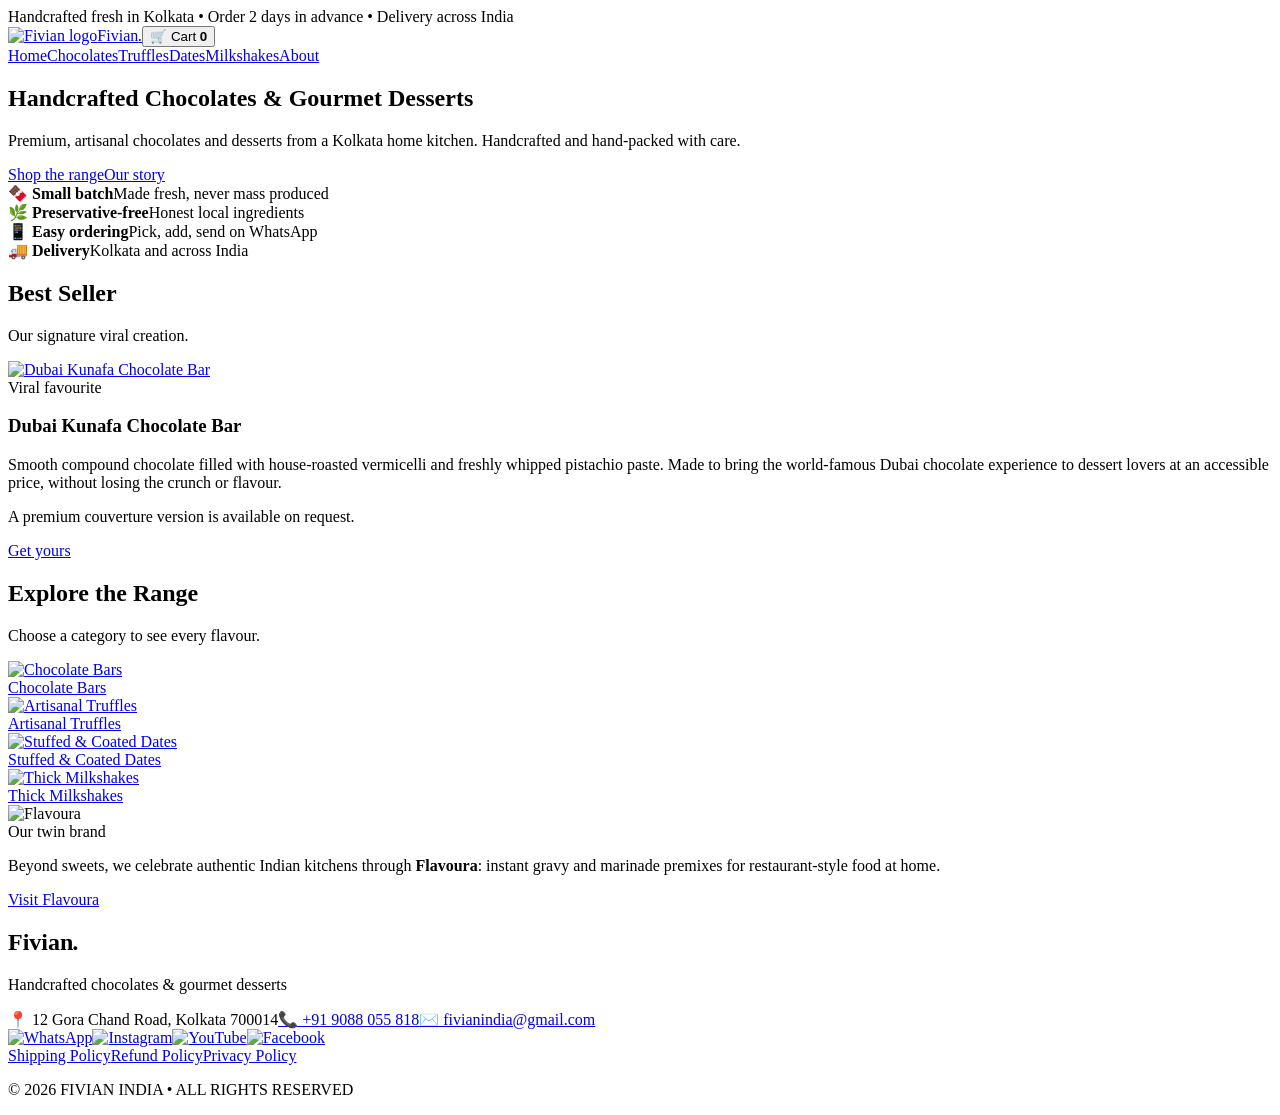
==== index.html @ e0cb35f1 "Add files via upload" ====
<!DOCTYPE html><html lang="en-IN"><head><meta charset="UTF-8"><meta name="viewport" content="width=device-width,initial-scale=1"><title>Fivian | Handcrafted Chocolates &amp; Gourmet Desserts, Kolkata</title><meta name="description" content="Fivian makes handcrafted chocolate bars, truffles, stuffed dates and thick milkshakes in Kolkata. Small batch, preservative-free. Order on WhatsApp."><link rel="canonical" href="https://www.fivian.in/"><meta name="theme-color" content="#2B1B17"><link rel="icon" href="https://lh3.googleusercontent.com/d/1jkp6vnIVF5LLFulcj7Sm7LANKjuSvuWn"><link rel="apple-touch-icon" href="https://lh3.googleusercontent.com/d/1jkp6vnIVF5LLFulcj7Sm7LANKjuSvuWn"><meta property="og:type" content="website"><meta property="og:site_name" content="Fivian"><meta property="og:title" content="Fivian | Handcrafted Chocolates &amp; Gourmet Desserts, Kolkata"><meta property="og:description" content="Fivian makes handcrafted chocolate bars, truffles, stuffed dates and thick milkshakes in Kolkata. Small batch, preservative-free. Order on WhatsApp."><meta property="og:url" content="https://www.fivian.in/"><meta property="og:image" content="https://lh3.googleusercontent.com/d/1XU35Wurbl1MFBwL0GKsLpQUYYwZBI6cq=w1200-h630-c"><meta name="twitter:card" content="summary_large_image"><link rel="preconnect" href="https://fonts.googleapis.com"><link rel="preconnect" href="https://fonts.gstatic.com" crossorigin><link href="https://fonts.googleapis.com/css2?family=Libre+Baskerville:ital,wght@0,400;0,700;1,400&family=Plus+Jakarta+Sans:wght@400;500;600;700;800&display=swap" rel="stylesheet"><link rel="stylesheet" href="/assets/style.css"><script type="application/ld+json">{"@context": "https://schema.org", "@type": "Bakery", "name": "Fivian", "url": "https://www.fivian.in", "image": "https://lh3.googleusercontent.com/d/1XU35Wurbl1MFBwL0GKsLpQUYYwZBI6cq", "logo": "https://lh3.googleusercontent.com/d/1jkp6vnIVF5LLFulcj7Sm7LANKjuSvuWn", "telephone": "+919088055818", "email": "fivianindia@gmail.com", "priceRange": "\u20b950-\u20b9400", "servesCuisine": "Chocolates, desserts", "address": {"@type": "PostalAddress", "streetAddress": "12 Gora Chand Road", "addressLocality": "Kolkata", "postalCode": "700014", "addressRegion": "WB", "addressCountry": "IN"}, "sameAs": ["https://instagram.com/fivian.in", "https://youtube.com/@fivianindia", "https://facebook.com/fivian.in"]}</script><script>window.va=window.va||function(){(window.vaq=window.vaq||[]).push(arguments)}</script><script defer src="/_vercel/insights/script.js"></script></head><body>
<div class="top">Handcrafted fresh in Kolkata &bull; Order 2 days in advance &bull; Delivery across India</div>
<header><div class="hd"><a class="logo" href="/"><img src="https://lh3.googleusercontent.com/d/1jkp6vnIVF5LLFulcj7Sm7LANKjuSvuWn" alt="Fivian logo"><span>Fivian<i>.</i></span></a><button id="cartBtn" class="cartbtn" aria-label="Open cart">&#128722; Cart <b id="cnt">0</b></button><nav><a href="/" class="on">Home</a><a href="/chocolates/">Chocolates</a><a href="/truffles/">Truffles</a><a href="/dates/">Dates</a><a href="/milkshakes/">Milkshakes</a><a href="/about/">About</a></nav></div></header>
<main><section class="hero"><h1>Handcrafted Chocolates &amp; <span>Gourmet Desserts</span></h1><p>Premium, artisanal chocolates and desserts from a Kolkata home kitchen. Handcrafted and hand-packed with care.</p><div class="bt"><a class="btn" href="#range">Shop the range</a><a class="btn alt" href="/about/">Our story</a></div></section><div class="trust"><div><b>&#127851; Small batch</b><span>Made fresh, never mass produced</span></div><div><b>&#127807; Preservative-free</b><span>Honest local ingredients</span></div><div><b>&#128241; Easy ordering</b><span>Pick, add, send on WhatsApp</span></div><div><b>&#128666; Delivery</b><span>Kolkata and across India</span></div></div>
<section class="wrap" id="best"><h2 class="st">Best Seller</h2><p class="ss">Our signature viral creation.</p><div class="bs"><a href="/chocolates/"><img src="https://lh3.googleusercontent.com/d/1XU35Wurbl1MFBwL0GKsLpQUYYwZBI6cq" alt="Dubai Kunafa Chocolate Bar"></a><div><span class="badge">Viral favourite</span><h3>Dubai Kunafa Chocolate Bar</h3><p>Smooth compound chocolate filled with house-roasted vermicelli and freshly whipped pistachio paste. Made to bring the world-famous Dubai chocolate experience to dessert lovers at an accessible price, without losing the crunch or flavour.</p><p class="nt">A premium couverture version is available on request.</p><a class="btn" href="/chocolates/">Get yours</a></div></div></section>
<section class="wrap" id="range"><h2 class="st">Explore the Range</h2><p class="ss">Choose a category to see every flavour.</p><div class="cg"><a class="cc" href="/chocolates/"><div><img src="https://lh3.googleusercontent.com/d/1Hu_MJdShVmaFrlCtOjftQ9XCoqtmI6Ji" alt="Chocolate Bars" loading="lazy"></div><span>Chocolate Bars</span></a><a class="cc" href="/truffles/"><div><img src="https://lh3.googleusercontent.com/d/1GDbNcT1LYT5YxPsq7PJhjzXsWrSM9koh" alt="Artisanal Truffles" loading="lazy"></div><span>Artisanal Truffles</span></a><a class="cc" href="/dates/"><div><img src="https://lh3.googleusercontent.com/d/1S1FOpeer9LJluhB0VPnpaO__o7CUeoo-" alt="Stuffed &amp; Coated Dates" loading="lazy"></div><span>Stuffed &amp; Coated Dates</span></a><a class="cc" href="/milkshakes/"><div><img src="https://lh3.googleusercontent.com/d/10333tsr8Xg9fgSYJcPC5EEtbiLuSAtZK" alt="Thick Milkshakes" loading="lazy"></div><span>Thick Milkshakes</span></a></div></section>
<section class="wrap"><div class="tw"><img src="https://lh3.googleusercontent.com/d/1BOQm9Xw0A_eFbhqlFRYokwxuVke2cYJ3" alt="Flavoura"><div><span class="eb">Our twin brand</span><p>Beyond sweets, we celebrate authentic Indian kitchens through <b>Flavoura</b>: instant gravy and marinade premixes for restaurant-style food at home.</p><a class="btn" href="https://myflavoura.in" target="_blank" rel="noopener">Visit Flavoura</a></div></div></section></main>
<footer><div class="fw"><h2>Fivian<i>.</i></h2><p class="tg">Handcrafted chocolates &amp; gourmet desserts</p><div class="ct"><span>&#128205; 12 Gora Chand Road, Kolkata 700014</span><a href="tel:+919088055818">&#128222; +91 9088 055 818</a><a href="mailto:fivianindia@gmail.com">&#9993;&#65039; fivianindia@gmail.com</a></div><div class="soc"><a href="https://wa.me/919088055818" target="_blank" rel="noopener" aria-label="WhatsApp"><img src="https://lh3.googleusercontent.com/d/1qmtByzzVWRH8GbYRvboxbqQ7vVMvugTY" alt="WhatsApp" loading="lazy"></a><a href="https://instagram.com/fivian.in" target="_blank" rel="noopener" aria-label="Instagram"><img src="https://lh3.googleusercontent.com/d/1d_lH4q3EBbucuoTOtA_E6VzIAe_hHBWb" alt="Instagram" loading="lazy"></a><a href="https://youtube.com/@fivianindia" target="_blank" rel="noopener" aria-label="YouTube"><img src="https://lh3.googleusercontent.com/d/13DdNGoSKsdvMd4LQwX6I0Qjc8BJVBB59" alt="YouTube" loading="lazy"></a><a href="https://facebook.com/fivian.in" target="_blank" rel="noopener" aria-label="Facebook"><img src="https://lh3.googleusercontent.com/d/1caAi5AIPIrPCiyMPqOJiXw_csihy4YNt" alt="Facebook" loading="lazy"></a></div><div class="pl"><a href="#" data-policy="shipping">Shipping Policy</a><a href="#" data-policy="refund">Refund Policy</a><a href="#" data-policy="privacy">Privacy Policy</a></div><p class="cp">&copy; 2026 FIVIAN INDIA &bull; ALL RIGHTS RESERVED</p></div></footer>
<div class="ov" id="cartM" hidden><div class="bx"><div class="bh"><h3>Your Cart</h3><button class="x" data-close>&times;</button></div><div id="items"></div><div class="tot"><span>Estimated total</span><b id="tot">&#8377;0</b></div><p class="nt">Delivery charges are confirmed on WhatsApp.</p><button class="wa" id="send">Order via WhatsApp &#128242;</button><button class="lnk" id="clear">Clear cart</button></div></div>
<div class="ov" id="polM" hidden><div class="bx"><div class="bh"><span></span><button class="x" data-close>&times;</button></div><section id="pol-shipping" hidden><h3>Shipping Policy</h3><p>Every Fivian order is handcrafted fresh in small batches, so please <b>order at least 2 days in advance</b>.</p><p>We deliver locally in Kolkata and ship across India. Delivery charges depend on your location and are confirmed on WhatsApp before you pay. Chocolates can melt in hot weather, so we pack with care and may suggest a faster courier for far-away orders.</p></section><section id="pol-refund" hidden><h3>Refund Policy</h3><p>Because our products are fresh, handmade food items, we cannot accept returns.</p><p>If your order arrives damaged or is not what you ordered, message us on WhatsApp within 24 hours with photos and we will make it right with a replacement or refund.</p><p>Orders can be changed or cancelled on WhatsApp before we start preparing them.</p></section><section id="pol-privacy" hidden><h3>Privacy Policy</h3><p>We only collect what we need to deliver your order: your name, phone number and delivery address, shared with us on WhatsApp.</p><p>Your cart is stored only in your own browser. We never sell your information. To have your details deleted, message us on WhatsApp.</p></section></div></div>
<button class="sticky" id="stk" hidden></button><script src="/assets/site.js"></script></body></html>
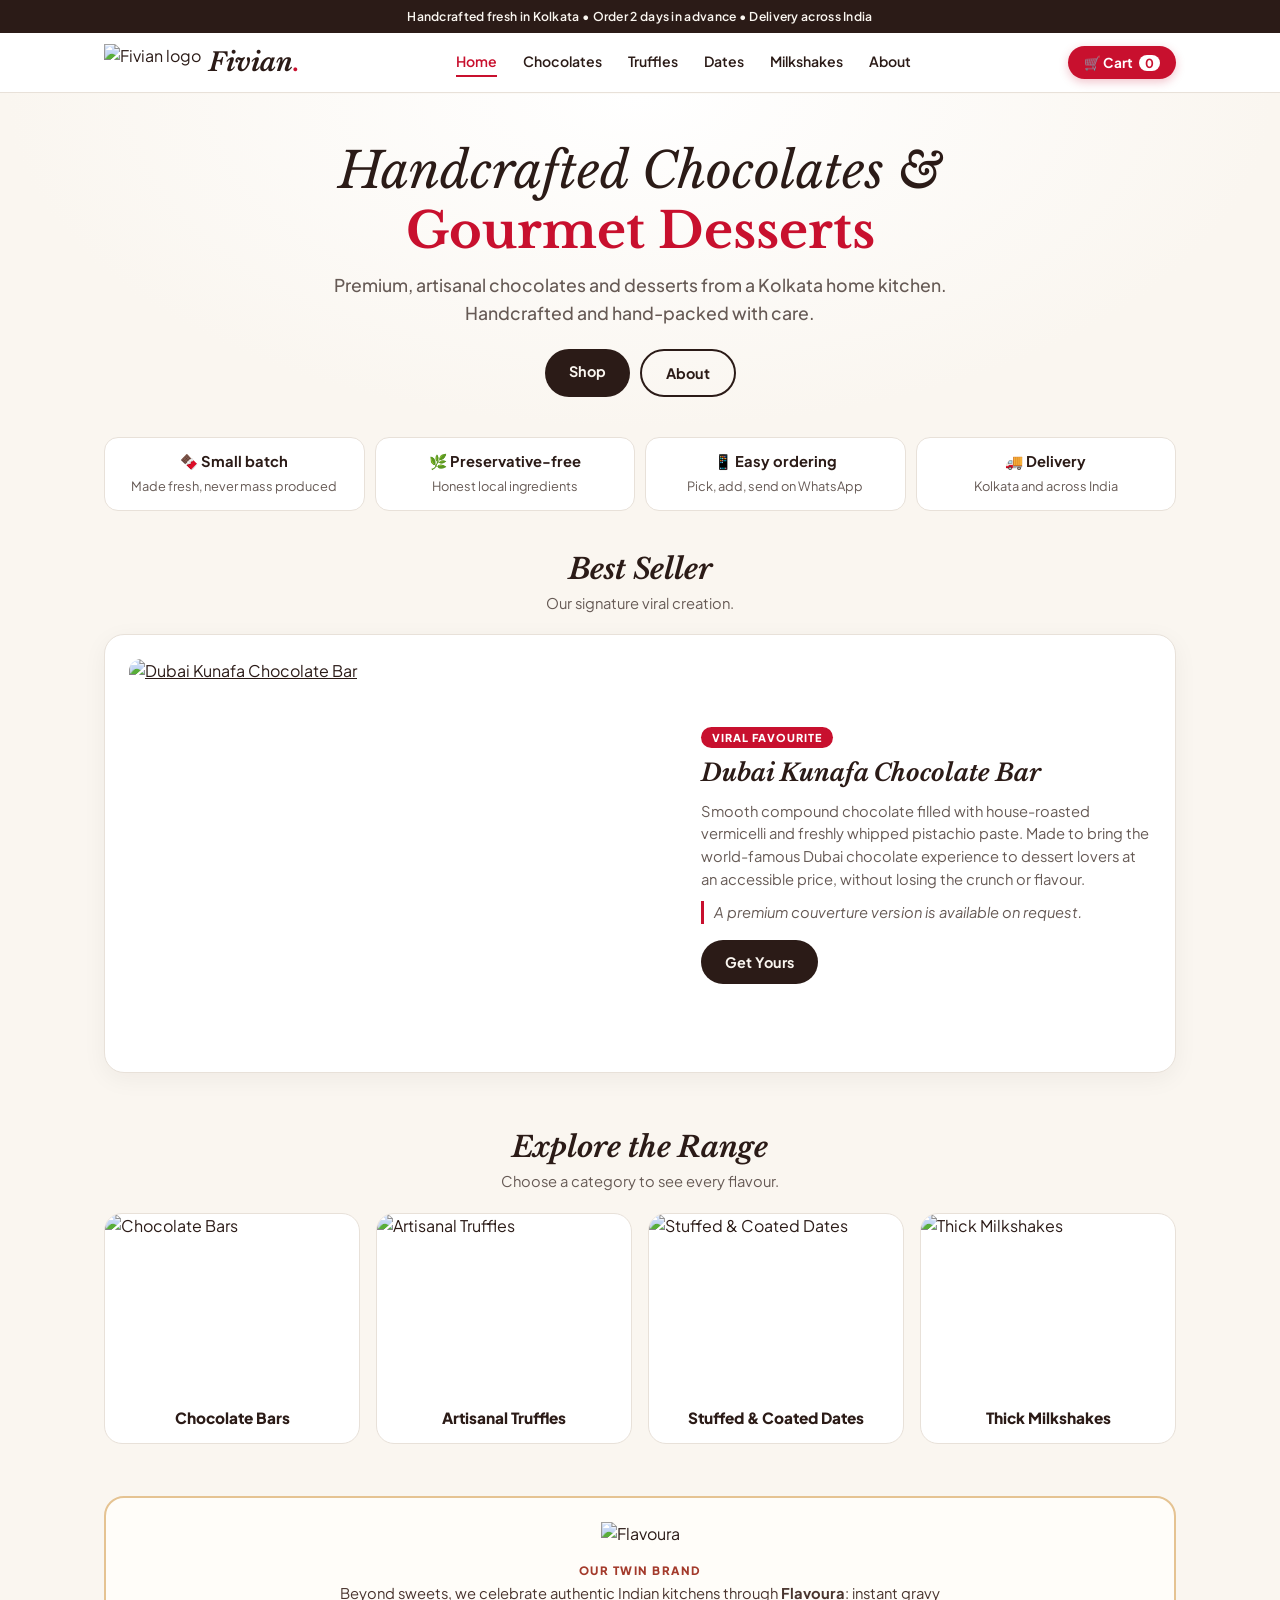
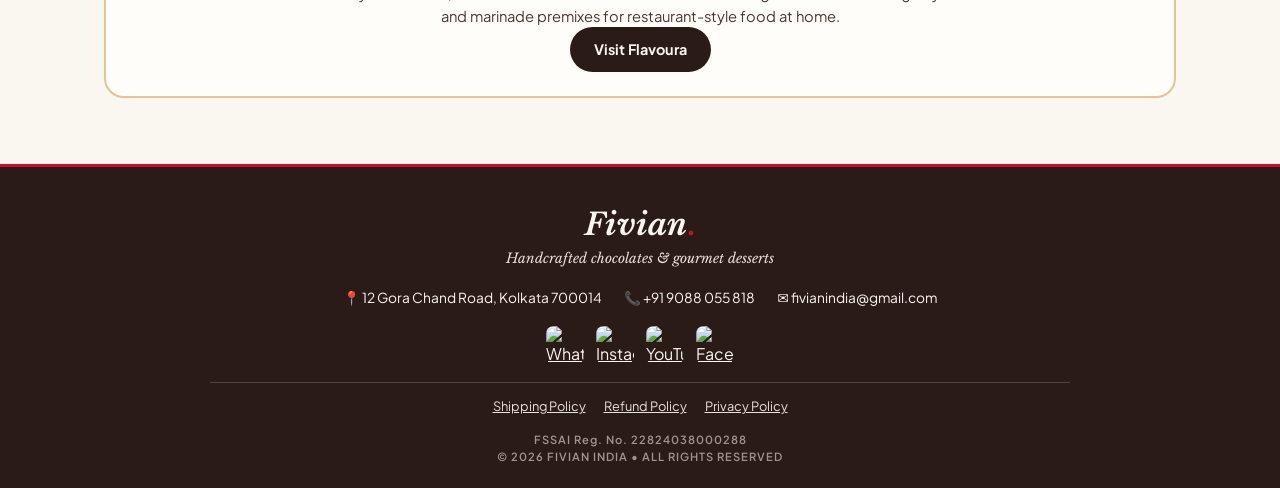
==== commit 1bad3d97: "Add files via upload" ====
--- a/index.html
+++ b/index.html
@@ -1,11 +1,11 @@
 <!DOCTYPE html><html lang="en-IN"><head><meta charset="UTF-8"><meta name="viewport" content="width=device-width,initial-scale=1"><title>Fivian | Handcrafted Chocolates &amp; Gourmet Desserts, Kolkata</title><meta name="description" content="Fivian makes handcrafted chocolate bars, truffles, stuffed dates and thick milkshakes in Kolkata. Small batch, preservative-free. Order on WhatsApp."><link rel="canonical" href="https://www.fivian.in/"><meta name="theme-color" content="#2B1B17"><link rel="icon" href="https://lh3.googleusercontent.com/d/1jkp6vnIVF5LLFulcj7Sm7LANKjuSvuWn"><link rel="apple-touch-icon" href="https://lh3.googleusercontent.com/d/1jkp6vnIVF5LLFulcj7Sm7LANKjuSvuWn"><meta property="og:type" content="website"><meta property="og:site_name" content="Fivian"><meta property="og:title" content="Fivian | Handcrafted Chocolates &amp; Gourmet Desserts, Kolkata"><meta property="og:description" content="Fivian makes handcrafted chocolate bars, truffles, stuffed dates and thick milkshakes in Kolkata. Small batch, preservative-free. Order on WhatsApp."><meta property="og:url" content="https://www.fivian.in/"><meta property="og:image" content="https://lh3.googleusercontent.com/d/1XU35Wurbl1MFBwL0GKsLpQUYYwZBI6cq=w1200-h630-c"><meta name="twitter:card" content="summary_large_image"><link rel="preconnect" href="https://fonts.googleapis.com"><link rel="preconnect" href="https://fonts.gstatic.com" crossorigin><link href="https://fonts.googleapis.com/css2?family=Libre+Baskerville:ital,wght@0,400;0,700;1,400&family=Plus+Jakarta+Sans:wght@400;500;600;700;800&display=swap" rel="stylesheet"><link rel="stylesheet" href="/assets/style.css"><script type="application/ld+json">{"@context": "https://schema.org", "@type": "Bakery", "name": "Fivian", "url": "https://www.fivian.in", "image": "https://lh3.googleusercontent.com/d/1XU35Wurbl1MFBwL0GKsLpQUYYwZBI6cq", "logo": "https://lh3.googleusercontent.com/d/1jkp6vnIVF5LLFulcj7Sm7LANKjuSvuWn", "telephone": "+919088055818", "email": "fivianindia@gmail.com", "priceRange": "\u20b950-\u20b9400", "servesCuisine": "Chocolates, desserts", "address": {"@type": "PostalAddress", "streetAddress": "12 Gora Chand Road", "addressLocality": "Kolkata", "postalCode": "700014", "addressRegion": "WB", "addressCountry": "IN"}, "sameAs": ["https://instagram.com/fivian.in", "https://youtube.com/@fivianindia", "https://facebook.com/fivian.in"]}</script><script>window.va=window.va||function(){(window.vaq=window.vaq||[]).push(arguments)}</script><script defer src="/_vercel/insights/script.js"></script></head><body>
 <div class="top">Handcrafted fresh in Kolkata &bull; Order 2 days in advance &bull; Delivery across India</div>
 <header><div class="hd"><a class="logo" href="/"><img src="https://lh3.googleusercontent.com/d/1jkp6vnIVF5LLFulcj7Sm7LANKjuSvuWn" alt="Fivian logo"><span>Fivian<i>.</i></span></a><button id="cartBtn" class="cartbtn" aria-label="Open cart">&#128722; Cart <b id="cnt">0</b></button><nav><a href="/" class="on">Home</a><a href="/chocolates/">Chocolates</a><a href="/truffles/">Truffles</a><a href="/dates/">Dates</a><a href="/milkshakes/">Milkshakes</a><a href="/about/">About</a></nav></div></header>
-<main><section class="hero"><h1>Handcrafted Chocolates &amp; <span>Gourmet Desserts</span></h1><p>Premium, artisanal chocolates and desserts from a Kolkata home kitchen. Handcrafted and hand-packed with care.</p><div class="bt"><a class="btn" href="#range">Shop the range</a><a class="btn alt" href="/about/">Our story</a></div></section><div class="trust"><div><b>&#127851; Small batch</b><span>Made fresh, never mass produced</span></div><div><b>&#127807; Preservative-free</b><span>Honest local ingredients</span></div><div><b>&#128241; Easy ordering</b><span>Pick, add, send on WhatsApp</span></div><div><b>&#128666; Delivery</b><span>Kolkata and across India</span></div></div>
-<section class="wrap" id="best"><h2 class="st">Best Seller</h2><p class="ss">Our signature viral creation.</p><div class="bs"><a href="/chocolates/"><img src="https://lh3.googleusercontent.com/d/1XU35Wurbl1MFBwL0GKsLpQUYYwZBI6cq" alt="Dubai Kunafa Chocolate Bar"></a><div><span class="badge">Viral favourite</span><h3>Dubai Kunafa Chocolate Bar</h3><p>Smooth compound chocolate filled with house-roasted vermicelli and freshly whipped pistachio paste. Made to bring the world-famous Dubai chocolate experience to dessert lovers at an accessible price, without losing the crunch or flavour.</p><p class="nt">A premium couverture version is available on request.</p><a class="btn" href="/chocolates/">Get yours</a></div></div></section>
+<main><section class="hero"><h1>Handcrafted Chocolates &amp; <span>Gourmet Desserts</span></h1><p>Premium, artisanal chocolates and desserts from a Kolkata home kitchen. Handcrafted and hand-packed with care.</p><div class="bt"><a class="btn" href="#range">Shop</a><a class="btn alt" href="/about/">About</a></div></section><div class="trust"><div><b>&#127851; Small batch</b><span>Made fresh, never mass produced</span></div><div><b>&#127807; Preservative-free</b><span>Honest local ingredients</span></div><div><b>&#128241; Easy ordering</b><span>Pick, add, send on WhatsApp</span></div><div><b>&#128666; Delivery</b><span>Kolkata and across India</span></div></div>
+<section class="wrap" id="best"><h2 class="st">Best Seller</h2><p class="ss">Our signature viral creation.</p><div class="bs"><a href="/chocolates/"><img src="https://lh3.googleusercontent.com/d/1XU35Wurbl1MFBwL0GKsLpQUYYwZBI6cq" alt="Dubai Kunafa Chocolate Bar"></a><div><span class="badge">Viral favourite</span><h3>Dubai Kunafa Chocolate Bar</h3><p>Smooth compound chocolate filled with house-roasted vermicelli and freshly whipped pistachio paste. Made to bring the world-famous Dubai chocolate experience to dessert lovers at an accessible price, without losing the crunch or flavour.</p><p class="nt">A premium couverture version is available on request.</p><a class="btn" href="/chocolates/">Get Yours</a></div></div></section>
 <section class="wrap" id="range"><h2 class="st">Explore the Range</h2><p class="ss">Choose a category to see every flavour.</p><div class="cg"><a class="cc" href="/chocolates/"><div><img src="https://lh3.googleusercontent.com/d/1Hu_MJdShVmaFrlCtOjftQ9XCoqtmI6Ji" alt="Chocolate Bars" loading="lazy"></div><span>Chocolate Bars</span></a><a class="cc" href="/truffles/"><div><img src="https://lh3.googleusercontent.com/d/1GDbNcT1LYT5YxPsq7PJhjzXsWrSM9koh" alt="Artisanal Truffles" loading="lazy"></div><span>Artisanal Truffles</span></a><a class="cc" href="/dates/"><div><img src="https://lh3.googleusercontent.com/d/1S1FOpeer9LJluhB0VPnpaO__o7CUeoo-" alt="Stuffed &amp; Coated Dates" loading="lazy"></div><span>Stuffed &amp; Coated Dates</span></a><a class="cc" href="/milkshakes/"><div><img src="https://lh3.googleusercontent.com/d/10333tsr8Xg9fgSYJcPC5EEtbiLuSAtZK" alt="Thick Milkshakes" loading="lazy"></div><span>Thick Milkshakes</span></a></div></section>
 <section class="wrap"><div class="tw"><img src="https://lh3.googleusercontent.com/d/1BOQm9Xw0A_eFbhqlFRYokwxuVke2cYJ3" alt="Flavoura"><div><span class="eb">Our twin brand</span><p>Beyond sweets, we celebrate authentic Indian kitchens through <b>Flavoura</b>: instant gravy and marinade premixes for restaurant-style food at home.</p><a class="btn" href="https://myflavoura.in" target="_blank" rel="noopener">Visit Flavoura</a></div></div></section></main>
-<footer><div class="fw"><h2>Fivian<i>.</i></h2><p class="tg">Handcrafted chocolates &amp; gourmet desserts</p><div class="ct"><span>&#128205; 12 Gora Chand Road, Kolkata 700014</span><a href="tel:+919088055818">&#128222; +91 9088 055 818</a><a href="mailto:fivianindia@gmail.com">&#9993;&#65039; fivianindia@gmail.com</a></div><div class="soc"><a href="https://wa.me/919088055818" target="_blank" rel="noopener" aria-label="WhatsApp"><img src="https://lh3.googleusercontent.com/d/1qmtByzzVWRH8GbYRvboxbqQ7vVMvugTY" alt="WhatsApp" loading="lazy"></a><a href="https://instagram.com/fivian.in" target="_blank" rel="noopener" aria-label="Instagram"><img src="https://lh3.googleusercontent.com/d/1d_lH4q3EBbucuoTOtA_E6VzIAe_hHBWb" alt="Instagram" loading="lazy"></a><a href="https://youtube.com/@fivianindia" target="_blank" rel="noopener" aria-label="YouTube"><img src="https://lh3.googleusercontent.com/d/13DdNGoSKsdvMd4LQwX6I0Qjc8BJVBB59" alt="YouTube" loading="lazy"></a><a href="https://facebook.com/fivian.in" target="_blank" rel="noopener" aria-label="Facebook"><img src="https://lh3.googleusercontent.com/d/1caAi5AIPIrPCiyMPqOJiXw_csihy4YNt" alt="Facebook" loading="lazy"></a></div><div class="pl"><a href="#" data-policy="shipping">Shipping Policy</a><a href="#" data-policy="refund">Refund Policy</a><a href="#" data-policy="privacy">Privacy Policy</a></div><p class="cp">&copy; 2026 FIVIAN INDIA &bull; ALL RIGHTS RESERVED</p></div></footer>
-<div class="ov" id="cartM" hidden><div class="bx"><div class="bh"><h3>Your Cart</h3><button class="x" data-close>&times;</button></div><div id="items"></div><div class="tot"><span>Estimated total</span><b id="tot">&#8377;0</b></div><p class="nt">Delivery charges are confirmed on WhatsApp.</p><button class="wa" id="send">Order via WhatsApp &#128242;</button><button class="lnk" id="clear">Clear cart</button></div></div>
+<footer><div class="fw"><h2>Fivian<i>.</i></h2><p class="tg">Handcrafted chocolates &amp; gourmet desserts</p><div class="ct"><span>&#128205; 12 Gora Chand Road, Kolkata 700014</span><a href="tel:+919088055818">&#128222; +91 9088 055 818</a><a href="mailto:fivianindia@gmail.com">&#9993;&#65039; fivianindia@gmail.com</a></div><div class="soc"><a href="https://wa.me/919088055818" target="_blank" rel="noopener" aria-label="WhatsApp"><img src="https://lh3.googleusercontent.com/d/1qmtByzzVWRH8GbYRvboxbqQ7vVMvugTY" alt="WhatsApp" loading="lazy"></a><a href="https://instagram.com/fivian.in" target="_blank" rel="noopener" aria-label="Instagram"><img src="https://lh3.googleusercontent.com/d/1d_lH4q3EBbucuoTOtA_E6VzIAe_hHBWb" alt="Instagram" loading="lazy"></a><a href="https://youtube.com/@fivianindia" target="_blank" rel="noopener" aria-label="YouTube"><img src="https://lh3.googleusercontent.com/d/13DdNGoSKsdvMd4LQwX6I0Qjc8BJVBB59" alt="YouTube" loading="lazy"></a><a href="https://facebook.com/fivian.in" target="_blank" rel="noopener" aria-label="Facebook"><img src="https://lh3.googleusercontent.com/d/1caAi5AIPIrPCiyMPqOJiXw_csihy4YNt" alt="Facebook" loading="lazy"></a></div><div class="pl"><a href="#" data-policy="shipping">Shipping Policy</a><a href="#" data-policy="refund">Refund Policy</a><a href="#" data-policy="privacy">Privacy Policy</a></div><p class="cp">FSSAI Reg. No. 22824038000288</p><p class="cp">&copy; 2026 FIVIAN INDIA &bull; ALL RIGHTS RESERVED</p></div></footer>
+<div class="ov" id="cartM" hidden><div class="bx"><div class="bh"><h3>Your Cart</h3><button class="x" data-close>&times;</button></div><div id="items"></div><div class="tot"><span>Estimated total</span><b id="tot">&#8377;0</b></div><p class="nt">Delivery charges are confirmed on WhatsApp.</p><div class="fm"><label>Name<input id="fn" autocomplete="name"></label><label>Phone / WhatsApp<input id="fp" type="tel" inputmode="tel" autocomplete="tel"></label><label>Delivery address &amp; pincode<textarea id="fa" rows="3" autocomplete="street-address"></textarea></label><label>Date needed (2 days notice)<input id="fd" type="date"></label></div><p class="er" id="er" hidden></p><button class="wa" id="send">Place Order on WhatsApp</button><button class="lnk" id="clear">Clear Cart</button></div></div>
 <div class="ov" id="polM" hidden><div class="bx"><div class="bh"><span></span><button class="x" data-close>&times;</button></div><section id="pol-shipping" hidden><h3>Shipping Policy</h3><p>Every Fivian order is handcrafted fresh in small batches, so please <b>order at least 2 days in advance</b>.</p><p>We deliver locally in Kolkata and ship across India. Delivery charges depend on your location and are confirmed on WhatsApp before you pay. Chocolates can melt in hot weather, so we pack with care and may suggest a faster courier for far-away orders.</p></section><section id="pol-refund" hidden><h3>Refund Policy</h3><p>Because our products are fresh, handmade food items, we cannot accept returns.</p><p>If your order arrives damaged or is not what you ordered, message us on WhatsApp within 24 hours with photos and we will make it right with a replacement or refund.</p><p>Orders can be changed or cancelled on WhatsApp before we start preparing them.</p></section><section id="pol-privacy" hidden><h3>Privacy Policy</h3><p>We only collect what we need to deliver your order: your name, phone number and delivery address, shared with us on WhatsApp.</p><p>Your cart is stored only in your own browser. We never sell your information. To have your details deleted, message us on WhatsApp.</p></section></div></div>
 <button class="sticky" id="stk" hidden></button><script src="/assets/site.js"></script></body></html>
--- a/assets/style.css
+++ b/assets/style.css
@@ -0,0 +1,64 @@
+:root{--cream:#FAF6F0;--card:#fff;--red:#C8102E;--dk:#2B1B17;--mid:#4A352F;--mut:#665A55;--ln:#E8E1D9;--sf:'Libre Baskerville',Georgia,serif;--sn:'Plus Jakarta Sans',system-ui,-apple-system,'Segoe UI',Roboto,sans-serif}
+*{box-sizing:border-box;margin:0;padding:0}html{scroll-behavior:smooth}
+body{background:var(--cream);color:var(--dk);font-family:var(--sn);line-height:1.55;-webkit-text-size-adjust:100%}
+img{max-width:100%;display:block}a{color:inherit}
+.top{background:var(--dk);color:var(--cream);text-align:center;padding:7px 12px;font-size:.76rem;font-weight:600;letter-spacing:.3px}
+header{background:rgba(255,255,255,.96);backdrop-filter:blur(8px);border-bottom:1px solid var(--ln);position:sticky;top:0;z-index:50}
+.hd{max-width:1100px;margin:0 auto;padding:10px 14px;display:flex;flex-wrap:wrap;align-items:center;justify-content:space-between;gap:6px 12px}
+.logo{display:flex;align-items:center;gap:8px;text-decoration:none}.logo img{height:38px;width:auto}
+.logo span{font-family:var(--sf);font-style:italic;font-weight:700;font-size:1.6rem;letter-spacing:-.5px}.logo i{color:var(--red);font-style:normal}
+.cartbtn{background:var(--red);color:#fff;border:0;border-radius:30px;padding:8px 16px;font:700 .85rem var(--sn);cursor:pointer;display:flex;gap:6px;align-items:center;box-shadow:0 3px 10px rgba(200,16,46,.25)}
+.cartbtn b{background:#fff;color:var(--red);border-radius:20px;min-width:20px;padding:0 6px;font-size:.78rem;text-align:center}
+nav{order:3;width:100%;display:flex;gap:18px;overflow-x:auto;white-space:nowrap;border-top:1px solid #F3EDE4;padding-top:8px;scrollbar-width:none}nav::-webkit-scrollbar{display:none}
+nav a{text-decoration:none;font-weight:600;font-size:.88rem;padding:2px 0;border-bottom:2px solid transparent;color:var(--dk)}nav a:hover,nav a.on{color:var(--red);border-color:var(--red)}
+@media(min-width:800px){nav{order:2;width:auto;border:0;padding:0;gap:26px}.cartbtn{order:3}}
+.hero{text-align:center;padding:48px 18px 34px;background:radial-gradient(ellipse at top,#FFF 0,#FAF6F0 70%)}
+.hero h1,.ph1 h1{font-family:var(--sf);font-style:italic;font-weight:400;font-size:2.1rem;line-height:1.2;max-width:820px;margin:0 auto 12px}
+.hero h1 span,.ph1 h1 span{color:var(--red);font-style:normal;font-weight:700}
+.hero p,.ph1 p{color:var(--mut);font-weight:500;max-width:620px;margin:0 auto}
+.ph1{text-align:center;padding:34px 18px 8px}.ph1 h1{font-size:1.9rem}
+@media(min-width:800px){.hero h1{font-size:3.1rem}.ph1 h1{font-size:2.5rem}.hero p{font-size:1.1rem}}
+.bt{display:flex;gap:10px;justify-content:center;flex-wrap:wrap;margin-top:22px}
+.btn{display:inline-block;background:var(--dk);color:var(--cream);text-decoration:none;padding:11px 24px;border-radius:30px;font-weight:700;font-size:.9rem;transition:.2s}.btn:hover{background:var(--red)}
+.btn.alt{background:transparent;color:var(--dk);border:2px solid var(--dk)}.btn.alt:hover{background:var(--dk);color:var(--cream)}.btn.wab{background:#15A24D}
+.trust{max-width:1100px;margin:0 auto;padding:6px 14px 10px;display:grid;grid-template-columns:repeat(2,1fr);gap:10px}@media(min-width:800px){.trust{grid-template-columns:repeat(4,1fr)}}
+.trust div{background:var(--card);border:1px solid var(--ln);border-radius:14px;padding:12px 14px;text-align:center}.trust b{display:block;font-size:.92rem}.trust span{font-size:.8rem;color:var(--mut)}
+.wrap{max-width:1100px;margin:0 auto;padding:26px 14px}.narrow{max-width:820px}
+.st{font-family:var(--sf);font-style:italic;font-size:1.8rem;text-align:center}.ss{text-align:center;color:var(--mut);margin-bottom:20px;font-size:.92rem}
+.gt{font-family:var(--sf);font-style:italic;font-size:1.5rem;margin:30px 0 14px;padding-bottom:6px;border-bottom:2px solid var(--ln)}.gt:first-child{margin-top:6px}
+.bs{background:var(--card);border:1px solid var(--ln);border-radius:20px;padding:18px;display:grid;gap:22px;align-items:center;box-shadow:0 6px 24px rgba(43,27,23,.05)}
+@media(min-width:800px){.bs{grid-template-columns:1.1fr .9fr;padding:24px}}
+.bs img{border-radius:12px;width:100%;aspect-ratio:1.414/1;object-fit:cover}.bs h3,.story h3{font-family:var(--sf);font-style:italic;font-size:1.5rem;margin:6px 0 8px}.bs p{color:var(--mut);margin-bottom:10px;font-size:.92rem}
+.badge{background:var(--red);color:#fff;font-size:.68rem;font-weight:800;padding:4px 11px;border-radius:20px;text-transform:uppercase;letter-spacing:1px}
+.nt{font-size:.82rem;font-style:italic;color:var(--mid)}.bs .nt{border-left:3px solid var(--red);padding-left:10px;margin-bottom:16px}
+.cg{display:grid;grid-template-columns:repeat(auto-fit,minmax(220px,1fr));gap:16px}
+.cc{background:var(--card);border:1px solid var(--ln);border-radius:18px;overflow:hidden;text-decoration:none;transition:.25s}.cc:hover{transform:translateY(-4px);box-shadow:0 14px 28px rgba(43,27,23,.12);border-color:var(--dk)}
+.cc div{aspect-ratio:1.414/1;overflow:hidden}.cc img{width:100%;height:100%;object-fit:cover;transition:.4s}.cc:hover img{transform:scale(1.05)}.cc span{display:block;padding:13px;text-align:center;font-weight:800;font-size:.96rem}
+.tw{background:#FFFDF9;border:2px solid #E5C392;border-radius:20px;padding:24px 18px;text-align:center;display:flex;flex-direction:column;align-items:center;gap:10px}.tw img{max-width:220px}.tw p{max-width:600px;color:var(--mid);font-size:.92rem}.eb{text-transform:uppercase;letter-spacing:1.5px;font-size:.72rem;font-weight:800;color:#A33A2B}
+.grid{display:grid;grid-template-columns:repeat(auto-fill,minmax(250px,1fr));gap:18px}
+.card{background:var(--card);border:1px solid var(--ln);border-radius:18px;overflow:hidden;display:flex;flex-direction:column;transition:.25s}.card:hover{transform:translateY(-3px);box-shadow:0 12px 26px rgba(43,27,23,.1)}
+.ph{position:relative;aspect-ratio:1.2/1;background:#F3EDE4;overflow:hidden}.ph img{position:absolute;inset:0;width:100%;height:100%;object-fit:cover;opacity:0;transition:opacity .35s}.ph img.on{opacity:1}
+.tag{position:absolute;top:10px;left:10px;background:var(--red);color:#fff;font-size:.72rem;font-weight:800;padding:3px 10px;border-radius:20px}
+.bd{padding:14px;display:flex;flex-direction:column;gap:8px;flex:1}.bd h3{font-family:var(--sf);font-size:1.02rem;line-height:1.3}.bd p{font-size:.85rem;color:var(--mut);flex:1}
+.sz{display:flex;gap:6px}.sz button{flex:1;border:1.5px solid var(--ln);background:#fff;border-radius:10px;padding:6px;font:700 .8rem var(--sn);cursor:pointer}.sz button.on{border-color:var(--dk);background:var(--dk);color:#fff}
+.ft{display:flex;align-items:center;justify-content:space-between;gap:8px;margin-top:4px}.pr{font-weight:800;font-size:1.1rem}.pr del{color:var(--mut);font-weight:500;font-size:.82rem;margin-right:5px}.pr small{display:block;font-size:.72rem;font-weight:500;color:var(--mut)}
+.add{background:var(--dk);color:#fff;border:0;border-radius:10px;padding:9px 18px;font:700 .85rem var(--sn);cursor:pointer;transition:.2s}.add:hover{background:var(--red)}
+.q{display:flex;align-items:center;background:var(--cream);border:1.5px solid var(--ln);border-radius:10px;overflow:hidden}.q button{background:none;border:0;width:34px;height:34px;font-size:1.1rem;font-weight:700;cursor:pointer}.q button:hover{background:var(--ln)}.q span{min-width:26px;text-align:center;font-weight:800}
+.story{background:var(--card);border:1px solid var(--ln);border-radius:20px;padding:24px 20px;margin-bottom:18px;color:var(--mid)}.story p{margin-bottom:10px}.story h3{margin-top:18px;color:var(--dk)}
+blockquote{background:#FAF3EA;border-left:4px solid var(--red);padding:14px 18px;border-radius:0 10px 10px 0;margin:14px 0;font-family:var(--sf);font-style:italic;color:var(--dk)}
+footer{background:var(--dk);color:var(--cream);margin-top:40px;border-top:3px solid var(--red);padding:34px 16px 22px;text-align:center}
+.fw{max-width:860px;margin:0 auto}footer h2{font-family:var(--sf);font-style:italic;font-size:1.9rem}footer h2 i{color:var(--red);font-style:normal}.tg{font-family:var(--sf);font-style:italic;color:var(--ln);font-size:.85rem;margin-bottom:18px}
+.ct{display:flex;flex-direction:column;gap:6px;font-size:.86rem;margin-bottom:18px}.ct a{text-decoration:none}@media(min-width:800px){.ct{flex-direction:row;justify-content:center;gap:22px}}
+.soc{display:flex;gap:12px;justify-content:center;margin-bottom:18px}.soc img{width:38px;height:38px;border-radius:20%;object-fit:cover;transition:.2s}.soc a:hover img{transform:translateY(-3px)}
+.pl{display:flex;gap:6px 18px;justify-content:center;flex-wrap:wrap;font-size:.8rem;margin-bottom:14px;border-top:1px solid rgba(232,225,217,.2);padding-top:14px}.pl a{color:var(--ln)}
+.cp{font-size:.7rem;letter-spacing:1px;font-weight:600;color:#A0948D}
+.ov{position:fixed;inset:0;background:rgba(0,0,0,.55);z-index:200;display:flex;align-items:center;justify-content:center;padding:14px}.ov[hidden]{display:none}
+.bx{background:#fff;border-radius:20px;padding:20px;width:100%;max-width:440px;max-height:88vh;overflow:auto;box-shadow:0 14px 40px rgba(0,0,0,.25)}.bx p{font-size:.9rem;color:var(--mid);margin-bottom:10px}
+.bh{display:flex;justify-content:space-between;align-items:center;margin-bottom:10px}.bh h3,.bx h3{font-family:var(--sf);font-style:italic}.x{background:none;border:0;font-size:1.6rem;cursor:pointer;line-height:1}
+.it{display:flex;justify-content:space-between;align-items:center;gap:10px;padding:10px 0;border-bottom:1px solid var(--ln);font-size:.88rem}.it small{display:block;color:var(--mut)}.it .q button{width:30px;height:30px}.emp{color:var(--mut);padding:14px 0}
+.tot{display:flex;justify-content:space-between;font-size:1.05rem;padding:14px 0 4px}.bx .nt{margin-bottom:12px}
+.wa{background:#15A24D;color:#fff;border:0;width:100%;padding:13px;border-radius:12px;font:800 .95rem var(--sn);cursor:pointer}.wa:hover{opacity:.92}.lnk{background:none;border:0;width:100%;margin-top:8px;color:var(--mut);font:600 .8rem var(--sn);cursor:pointer;text-decoration:underline}
+.sticky{position:fixed;left:14px;right:14px;bottom:14px;z-index:60;background:var(--red);color:#fff;border:0;border-radius:14px;padding:14px;font:800 .95rem var(--sn);box-shadow:0 8px 24px rgba(200,16,46,.4);cursor:pointer}.sticky[hidden]{display:none}
+@media(min-width:800px){.sticky{display:none!important}}
+.bx{padding:26px 24px}.bx section h3{font-size:1.5rem;margin:0 0 14px}.bx section p{line-height:1.65;margin-bottom:14px}.bh{margin-bottom:6px}.story .nt{margin-top:18px}.trust div{padding:12px 8px}
+.fm{display:grid;gap:10px;margin:6px 0 10px}.fm label{font-size:.78rem;font-weight:700;color:var(--mid);display:grid;gap:4px}.fm input,.fm textarea{font:500 .9rem var(--sn);padding:10px 12px;border:1.5px solid var(--ln);border-radius:10px;width:100%;color:var(--dk)}.fm input:focus,.fm textarea:focus{outline:0;border-color:var(--dk)}.er{color:var(--red);font-size:.84rem;font-weight:600;margin-bottom:8px}.er[hidden]{display:none}
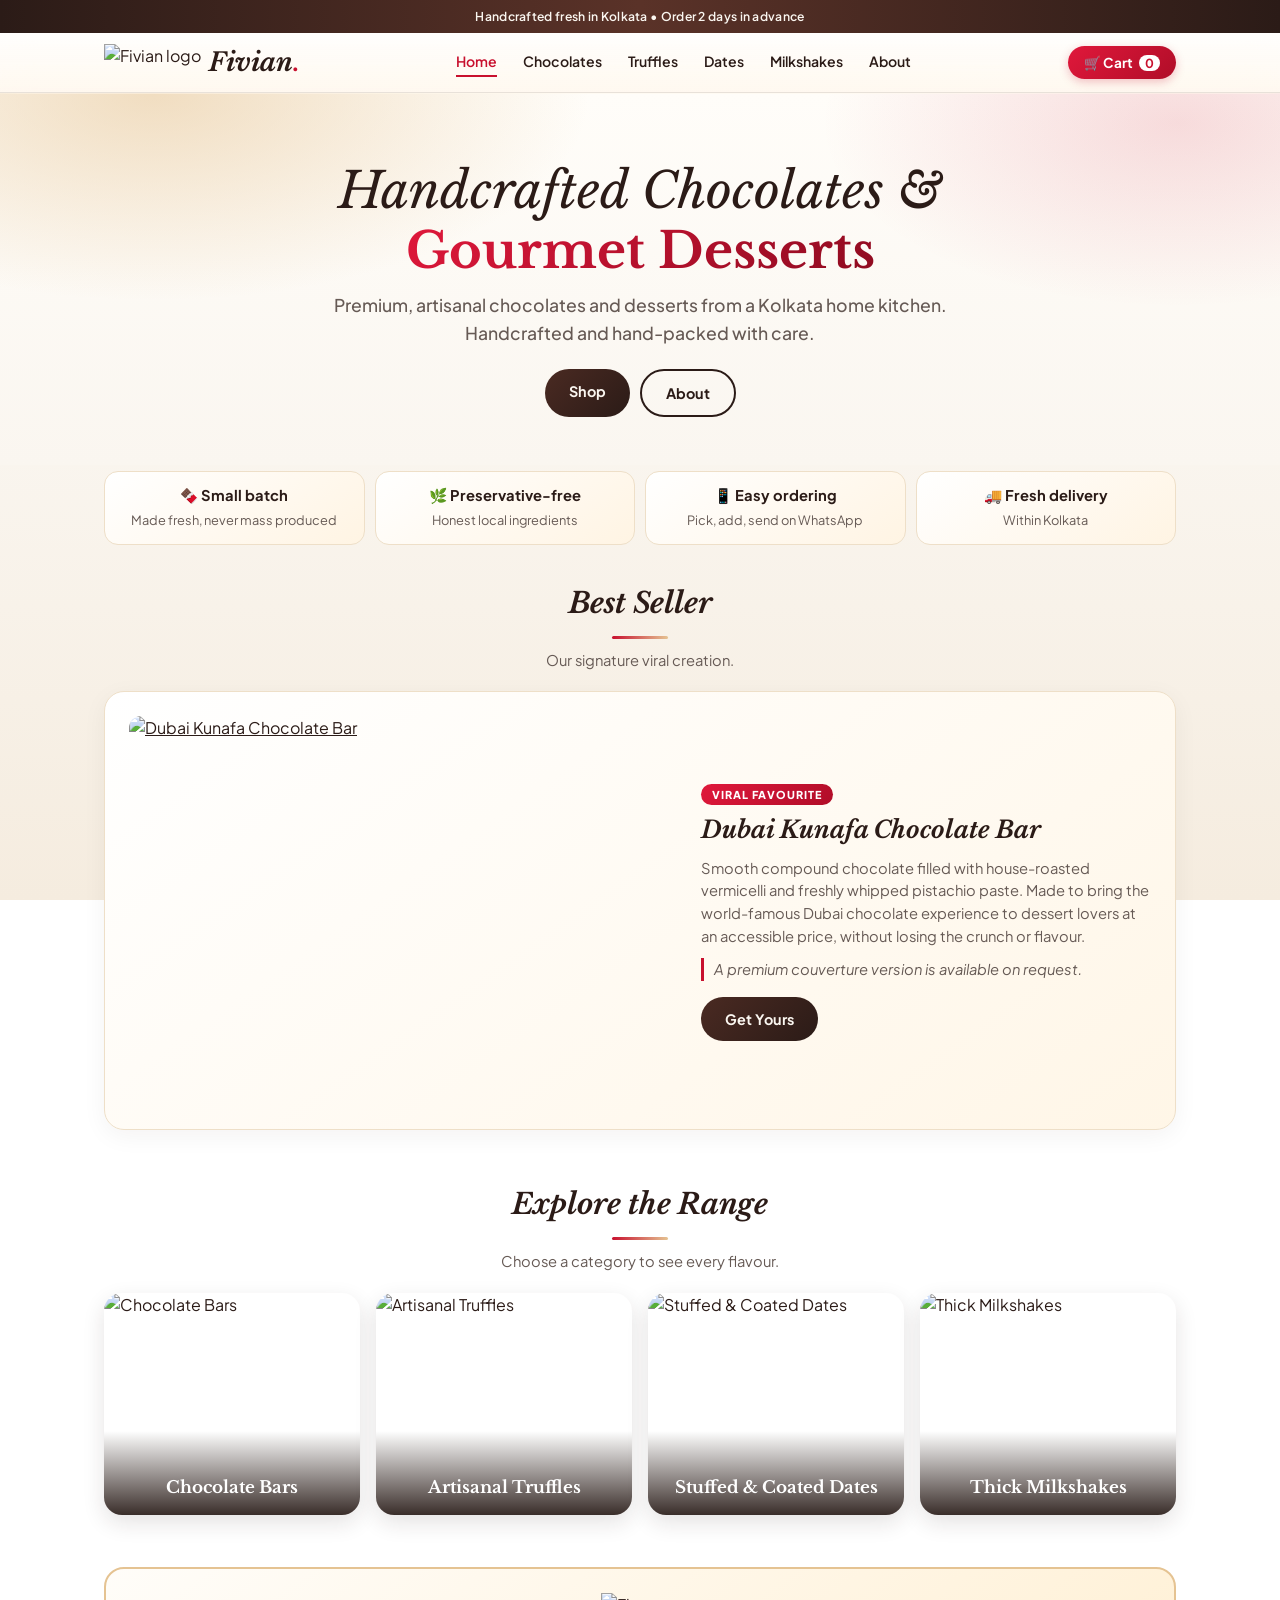
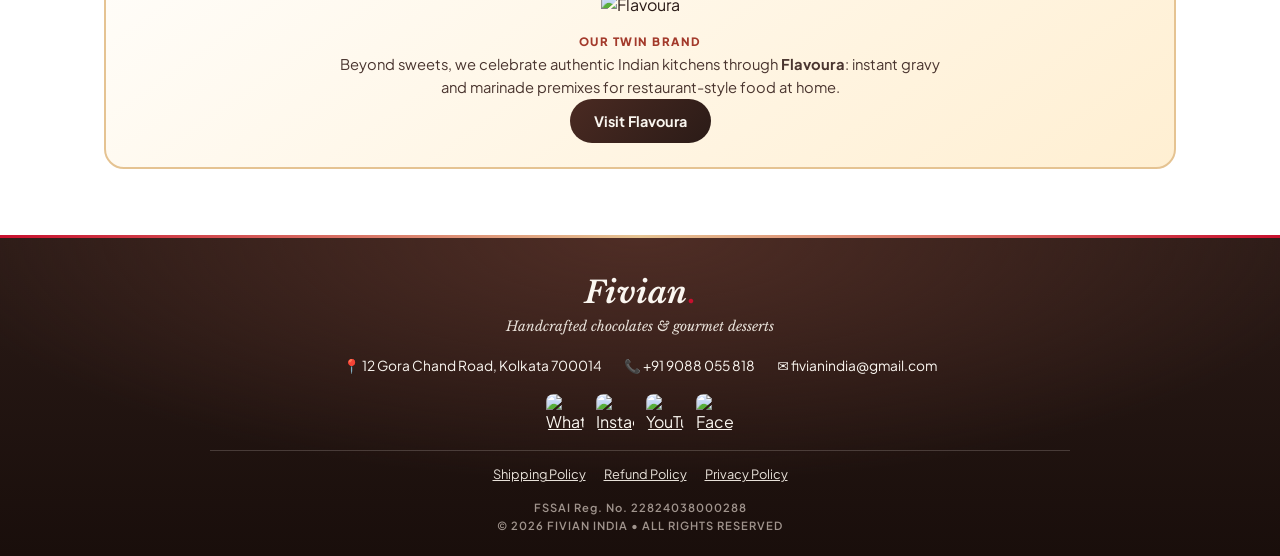
==== commit aefd0035: "Add files via upload" ====
--- a/index.html
+++ b/index.html
@@ -1,11 +1,12 @@
 <!DOCTYPE html><html lang="en-IN"><head><meta charset="UTF-8"><meta name="viewport" content="width=device-width,initial-scale=1"><title>Fivian | Handcrafted Chocolates &amp; Gourmet Desserts, Kolkata</title><meta name="description" content="Fivian makes handcrafted chocolate bars, truffles, stuffed dates and thick milkshakes in Kolkata. Small batch, preservative-free. Order on WhatsApp."><link rel="canonical" href="https://www.fivian.in/"><meta name="theme-color" content="#2B1B17"><link rel="icon" href="https://lh3.googleusercontent.com/d/1jkp6vnIVF5LLFulcj7Sm7LANKjuSvuWn"><link rel="apple-touch-icon" href="https://lh3.googleusercontent.com/d/1jkp6vnIVF5LLFulcj7Sm7LANKjuSvuWn"><meta property="og:type" content="website"><meta property="og:site_name" content="Fivian"><meta property="og:title" content="Fivian | Handcrafted Chocolates &amp; Gourmet Desserts, Kolkata"><meta property="og:description" content="Fivian makes handcrafted chocolate bars, truffles, stuffed dates and thick milkshakes in Kolkata. Small batch, preservative-free. Order on WhatsApp."><meta property="og:url" content="https://www.fivian.in/"><meta property="og:image" content="https://lh3.googleusercontent.com/d/1XU35Wurbl1MFBwL0GKsLpQUYYwZBI6cq=w1200-h630-c"><meta name="twitter:card" content="summary_large_image"><link rel="preconnect" href="https://fonts.googleapis.com"><link rel="preconnect" href="https://fonts.gstatic.com" crossorigin><link href="https://fonts.googleapis.com/css2?family=Libre+Baskerville:ital,wght@0,400;0,700;1,400&family=Plus+Jakarta+Sans:wght@400;500;600;700;800&display=swap" rel="stylesheet"><link rel="stylesheet" href="/assets/style.css"><script type="application/ld+json">{"@context": "https://schema.org", "@type": "Bakery", "name": "Fivian", "url": "https://www.fivian.in", "image": "https://lh3.googleusercontent.com/d/1XU35Wurbl1MFBwL0GKsLpQUYYwZBI6cq", "logo": "https://lh3.googleusercontent.com/d/1jkp6vnIVF5LLFulcj7Sm7LANKjuSvuWn", "telephone": "+919088055818", "email": "fivianindia@gmail.com", "priceRange": "\u20b950-\u20b9400", "servesCuisine": "Chocolates, desserts", "address": {"@type": "PostalAddress", "streetAddress": "12 Gora Chand Road", "addressLocality": "Kolkata", "postalCode": "700014", "addressRegion": "WB", "addressCountry": "IN"}, "sameAs": ["https://instagram.com/fivian.in", "https://youtube.com/@fivianindia", "https://facebook.com/fivian.in"]}</script><script>window.va=window.va||function(){(window.vaq=window.vaq||[]).push(arguments)}</script><script defer src="/_vercel/insights/script.js"></script></head><body>
-<div class="top">Handcrafted fresh in Kolkata &bull; Order 2 days in advance &bull; Delivery across India</div>
+<div class="top">Handcrafted fresh in Kolkata &bull; Order 2 days in advance</div>
 <header><div class="hd"><a class="logo" href="/"><img src="https://lh3.googleusercontent.com/d/1jkp6vnIVF5LLFulcj7Sm7LANKjuSvuWn" alt="Fivian logo"><span>Fivian<i>.</i></span></a><button id="cartBtn" class="cartbtn" aria-label="Open cart">&#128722; Cart <b id="cnt">0</b></button><nav><a href="/" class="on">Home</a><a href="/chocolates/">Chocolates</a><a href="/truffles/">Truffles</a><a href="/dates/">Dates</a><a href="/milkshakes/">Milkshakes</a><a href="/about/">About</a></nav></div></header>
-<main><section class="hero"><h1>Handcrafted Chocolates &amp; <span>Gourmet Desserts</span></h1><p>Premium, artisanal chocolates and desserts from a Kolkata home kitchen. Handcrafted and hand-packed with care.</p><div class="bt"><a class="btn" href="#range">Shop</a><a class="btn alt" href="/about/">About</a></div></section><div class="trust"><div><b>&#127851; Small batch</b><span>Made fresh, never mass produced</span></div><div><b>&#127807; Preservative-free</b><span>Honest local ingredients</span></div><div><b>&#128241; Easy ordering</b><span>Pick, add, send on WhatsApp</span></div><div><b>&#128666; Delivery</b><span>Kolkata and across India</span></div></div>
+<main><section class="hero"><h1>Handcrafted Chocolates &amp; <span>Gourmet Desserts</span></h1><p>Premium, artisanal chocolates and desserts from a Kolkata home kitchen. Handcrafted and hand-packed with care.</p><div class="bt"><a class="btn" href="#range">Shop</a><a class="btn alt" href="/about/">About</a></div></section><div class="trust"><div><b>&#127851; Small batch</b><span>Made fresh, never mass produced</span></div><div><b>&#127807; Preservative-free</b><span>Honest local ingredients</span></div><div><b>&#128241; Easy ordering</b><span>Pick, add, send on WhatsApp</span></div><div><b>&#128666; Fresh delivery</b><span>Within Kolkata</span></div></div>
 <section class="wrap" id="best"><h2 class="st">Best Seller</h2><p class="ss">Our signature viral creation.</p><div class="bs"><a href="/chocolates/"><img src="https://lh3.googleusercontent.com/d/1XU35Wurbl1MFBwL0GKsLpQUYYwZBI6cq" alt="Dubai Kunafa Chocolate Bar"></a><div><span class="badge">Viral favourite</span><h3>Dubai Kunafa Chocolate Bar</h3><p>Smooth compound chocolate filled with house-roasted vermicelli and freshly whipped pistachio paste. Made to bring the world-famous Dubai chocolate experience to dessert lovers at an accessible price, without losing the crunch or flavour.</p><p class="nt">A premium couverture version is available on request.</p><a class="btn" href="/chocolates/">Get Yours</a></div></div></section>
 <section class="wrap" id="range"><h2 class="st">Explore the Range</h2><p class="ss">Choose a category to see every flavour.</p><div class="cg"><a class="cc" href="/chocolates/"><div><img src="https://lh3.googleusercontent.com/d/1Hu_MJdShVmaFrlCtOjftQ9XCoqtmI6Ji" alt="Chocolate Bars" loading="lazy"></div><span>Chocolate Bars</span></a><a class="cc" href="/truffles/"><div><img src="https://lh3.googleusercontent.com/d/1GDbNcT1LYT5YxPsq7PJhjzXsWrSM9koh" alt="Artisanal Truffles" loading="lazy"></div><span>Artisanal Truffles</span></a><a class="cc" href="/dates/"><div><img src="https://lh3.googleusercontent.com/d/1S1FOpeer9LJluhB0VPnpaO__o7CUeoo-" alt="Stuffed &amp; Coated Dates" loading="lazy"></div><span>Stuffed &amp; Coated Dates</span></a><a class="cc" href="/milkshakes/"><div><img src="https://lh3.googleusercontent.com/d/10333tsr8Xg9fgSYJcPC5EEtbiLuSAtZK" alt="Thick Milkshakes" loading="lazy"></div><span>Thick Milkshakes</span></a></div></section>
 <section class="wrap"><div class="tw"><img src="https://lh3.googleusercontent.com/d/1BOQm9Xw0A_eFbhqlFRYokwxuVke2cYJ3" alt="Flavoura"><div><span class="eb">Our twin brand</span><p>Beyond sweets, we celebrate authentic Indian kitchens through <b>Flavoura</b>: instant gravy and marinade premixes for restaurant-style food at home.</p><a class="btn" href="https://myflavoura.in" target="_blank" rel="noopener">Visit Flavoura</a></div></div></section></main>
 <footer><div class="fw"><h2>Fivian<i>.</i></h2><p class="tg">Handcrafted chocolates &amp; gourmet desserts</p><div class="ct"><span>&#128205; 12 Gora Chand Road, Kolkata 700014</span><a href="tel:+919088055818">&#128222; +91 9088 055 818</a><a href="mailto:fivianindia@gmail.com">&#9993;&#65039; fivianindia@gmail.com</a></div><div class="soc"><a href="https://wa.me/919088055818" target="_blank" rel="noopener" aria-label="WhatsApp"><img src="https://lh3.googleusercontent.com/d/1qmtByzzVWRH8GbYRvboxbqQ7vVMvugTY" alt="WhatsApp" loading="lazy"></a><a href="https://instagram.com/fivian.in" target="_blank" rel="noopener" aria-label="Instagram"><img src="https://lh3.googleusercontent.com/d/1d_lH4q3EBbucuoTOtA_E6VzIAe_hHBWb" alt="Instagram" loading="lazy"></a><a href="https://youtube.com/@fivianindia" target="_blank" rel="noopener" aria-label="YouTube"><img src="https://lh3.googleusercontent.com/d/13DdNGoSKsdvMd4LQwX6I0Qjc8BJVBB59" alt="YouTube" loading="lazy"></a><a href="https://facebook.com/fivian.in" target="_blank" rel="noopener" aria-label="Facebook"><img src="https://lh3.googleusercontent.com/d/1caAi5AIPIrPCiyMPqOJiXw_csihy4YNt" alt="Facebook" loading="lazy"></a></div><div class="pl"><a href="#" data-policy="shipping">Shipping Policy</a><a href="#" data-policy="refund">Refund Policy</a><a href="#" data-policy="privacy">Privacy Policy</a></div><p class="cp">FSSAI Reg. No. 22824038000288</p><p class="cp">&copy; 2026 FIVIAN INDIA &bull; ALL RIGHTS RESERVED</p></div></footer>
-<div class="ov" id="cartM" hidden><div class="bx"><div class="bh"><h3>Your Cart</h3><button class="x" data-close>&times;</button></div><div id="items"></div><div class="tot"><span>Estimated total</span><b id="tot">&#8377;0</b></div><p class="nt">Delivery charges are confirmed on WhatsApp.</p><div class="fm"><label>Name<input id="fn" autocomplete="name"></label><label>Phone / WhatsApp<input id="fp" type="tel" inputmode="tel" autocomplete="tel"></label><label>Delivery address &amp; pincode<textarea id="fa" rows="3" autocomplete="street-address"></textarea></label><label>Date needed (2 days notice)<input id="fd" type="date"></label></div><p class="er" id="er" hidden></p><button class="wa" id="send">Place Order on WhatsApp</button><button class="lnk" id="clear">Clear Cart</button></div></div>
-<div class="ov" id="polM" hidden><div class="bx"><div class="bh"><span></span><button class="x" data-close>&times;</button></div><section id="pol-shipping" hidden><h3>Shipping Policy</h3><p>Every Fivian order is handcrafted fresh in small batches, so please <b>order at least 2 days in advance</b>.</p><p>We deliver locally in Kolkata and ship across India. Delivery charges depend on your location and are confirmed on WhatsApp before you pay. Chocolates can melt in hot weather, so we pack with care and may suggest a faster courier for far-away orders.</p></section><section id="pol-refund" hidden><h3>Refund Policy</h3><p>Because our products are fresh, handmade food items, we cannot accept returns.</p><p>If your order arrives damaged or is not what you ordered, message us on WhatsApp within 24 hours with photos and we will make it right with a replacement or refund.</p><p>Orders can be changed or cancelled on WhatsApp before we start preparing them.</p></section><section id="pol-privacy" hidden><h3>Privacy Policy</h3><p>We only collect what we need to deliver your order: your name, phone number and delivery address, shared with us on WhatsApp.</p><p>Your cart is stored only in your own browser. We never sell your information. To have your details deleted, message us on WhatsApp.</p></section></div></div>
+<div class="ov" id="cartM" hidden><div class="bx"><div class="bh"><h3>Your Cart</h3><button class="x" data-close>&times;</button></div><div id="items"></div><div class="tot"><span>Estimated total</span><b id="tot">&#8377;0</b></div><p class="nt">Delivery charges are confirmed on WhatsApp.</p><div class="fm"><label>Name<input id="fn" autocomplete="name"></label><label>Phone / WhatsApp<input id="fp" type="tel" inputmode="tel" autocomplete="tel"></label><label>Delivery address &amp; pincode<textarea id="fa" rows="3" autocomplete="street-address"></textarea></label></div><p class="er" id="er" hidden></p><button class="wa" id="send">Place Order on WhatsApp</button><button class="lnk" id="clear">Clear Cart</button></div></div>
+<div class="ov" id="polM" hidden><div class="bx"><div class="bh"><span></span><button class="x" data-close>&times;</button></div><section id="pol-shipping" hidden><h3>Shipping Policy</h3><p>Every Fivian order is handcrafted fresh in small batches, so please <b>order at least 2 days in advance</b>.</p><p>We currently deliver within Kolkata. Delivery charges depend on your area and are confirmed on WhatsApp before you pay. Chocolates are sensitive to heat, so we pack with care and time every delivery to keep your order in perfect shape.</p></section><section id="pol-refund" hidden><h3>Refund Policy</h3><p>Because our products are fresh, handmade food items, we cannot accept returns.</p><p>If your order arrives damaged or is not what you ordered, message us on WhatsApp within 24 hours with photos and we will make it right with a replacement or refund.</p><p>Orders can be changed or cancelled on WhatsApp before we start preparing them.</p></section><section id="pol-privacy" hidden><h3>Privacy Policy</h3><p>We only collect what we need to deliver your order: your name, phone number and delivery address, shared with us on WhatsApp.</p><p>Your cart is stored only in your own browser. We never sell your information. To have your details deleted, message us on WhatsApp.</p></section></div></div>
+<div class="ov" id="folM" hidden><div class="bx fol"><button class="x" data-fclose aria-label="Close">&times;</button><h3>Join the Fivian Family!</h3><p>Follow us on Instagram <b>@fivian.in</b> for new flavours, behind-the-scenes and festive specials.</p><a class="btn" href="https://instagram.com/fivian.in" target="_blank" rel="noopener" data-fclose>Follow @fivian.in</a><button class="lnk" data-fclose>Maybe Later</button></div></div>
 <button class="sticky" id="stk" hidden></button><script src="/assets/site.js"></script></body></html>
--- a/assets/style.css
+++ b/assets/style.css
@@ -62,3 +62,24 @@
 @media(min-width:800px){.sticky{display:none!important}}
 .bx{padding:26px 24px}.bx section h3{font-size:1.5rem;margin:0 0 14px}.bx section p{line-height:1.65;margin-bottom:14px}.bh{margin-bottom:6px}.story .nt{margin-top:18px}.trust div{padding:12px 8px}
 .fm{display:grid;gap:10px;margin:6px 0 10px}.fm label{font-size:.78rem;font-weight:700;color:var(--mid);display:grid;gap:4px}.fm input,.fm textarea{font:500 .9rem var(--sn);padding:10px 12px;border:1.5px solid var(--ln);border-radius:10px;width:100%;color:var(--dk)}.fm input:focus,.fm textarea:focus{outline:0;border-color:var(--dk)}.er{color:var(--red);font-size:.84rem;font-weight:600;margin-bottom:8px}.er[hidden]{display:none}
+
+:root{--gold:#E5C392;--grad:linear-gradient(135deg,#E0183B,#B00D28);--choc:linear-gradient(135deg,#4A2A22,#2B1B17)}
+body{background:linear-gradient(180deg,#FFF9F1 0,#FAF6F0 45%,#F5ECDF 100%) fixed}
+.top{background:linear-gradient(90deg,#2B1B17,#5A3228 50%,#2B1B17)}
+header{background:linear-gradient(180deg,rgba(255,255,255,.86),rgba(255,248,240,.74));backdrop-filter:blur(14px) saturate(1.5);-webkit-backdrop-filter:blur(14px) saturate(1.5)}
+.cartbtn,.badge,.tag,.sticky{background:var(--grad)}.btn,.add,.sz button.on{background:var(--choc)}.btn:hover,.add:hover{background:var(--grad)}.btn.alt{background:transparent}.btn.alt:hover{background:var(--choc)}
+.wa,.btn.wab{background:linear-gradient(135deg,#1DB954,#0F8640)}.btn.wab:hover{background:linear-gradient(135deg,#25D366,#12A04C)}
+.hero{position:relative;overflow:hidden;padding:68px 18px 48px;background:radial-gradient(55% 90% at 12% 0,rgba(229,195,146,.55),transparent 62%),radial-gradient(45% 80% at 92% 8%,rgba(200,16,46,.14),transparent 62%),linear-gradient(180deg,#FFFDF9,#FAF6F0)}
+.hero h1 span,.ph1 h1 span{background:linear-gradient(135deg,#E0183B,#8E0B20);-webkit-background-clip:text;background-clip:text;color:transparent}
+.ph1{padding:44px 18px 16px;background:linear-gradient(180deg,rgba(229,195,146,.32),transparent)}
+.st::after{content:"";display:block;width:56px;height:3px;margin:10px auto 0;border-radius:3px;background:linear-gradient(90deg,var(--red),var(--gold))}.ss{margin-top:10px}
+.trust div{background:linear-gradient(145deg,#fff,#FFF4E3);border-color:#EEDFC8}
+.bs{background:linear-gradient(145deg,#fff,#FFF6E7);border-color:#EEDFC8}
+.cc{position:relative;border:0;box-shadow:0 8px 22px rgba(43,27,23,.12)}.cc div{aspect-ratio:1.15/1}
+.cc span{position:absolute;left:0;right:0;bottom:0;padding:44px 14px 14px;color:#fff;font-family:var(--sf);font-size:1.05rem;background:linear-gradient(180deg,transparent,rgba(30,16,12,.88))}
+.card{background:linear-gradient(180deg,#fff,#FFFAF2)}.card:hover{border-color:var(--gold)}.ph{background:linear-gradient(135deg,#F3EDE4,#E8D8C0)}
+.tw{background:linear-gradient(145deg,#FFFDF9,#FFEFD2)}.story{background:linear-gradient(180deg,#fff,#FFFAF2)}
+footer{position:relative;border-top:0;background:radial-gradient(80% 110% at 50% 0,#4F2D25,transparent 70%),linear-gradient(180deg,#2B1B17,#190E0B)}
+footer::before{content:"";position:absolute;top:0;left:0;right:0;height:3px;background:linear-gradient(90deg,#C8102E,#E5C392,#C8102E)}
+.ov{backdrop-filter:blur(4px)}.bx{background:linear-gradient(180deg,#fff,#FFFAF2)}
+.fol{text-align:center;position:relative;padding-top:38px}.fol .x{position:absolute;top:10px;right:14px}.fol h3{font-family:var(--sf);font-style:italic;font-size:1.5rem;margin:0 18px 10px}.fol p{margin-bottom:18px}
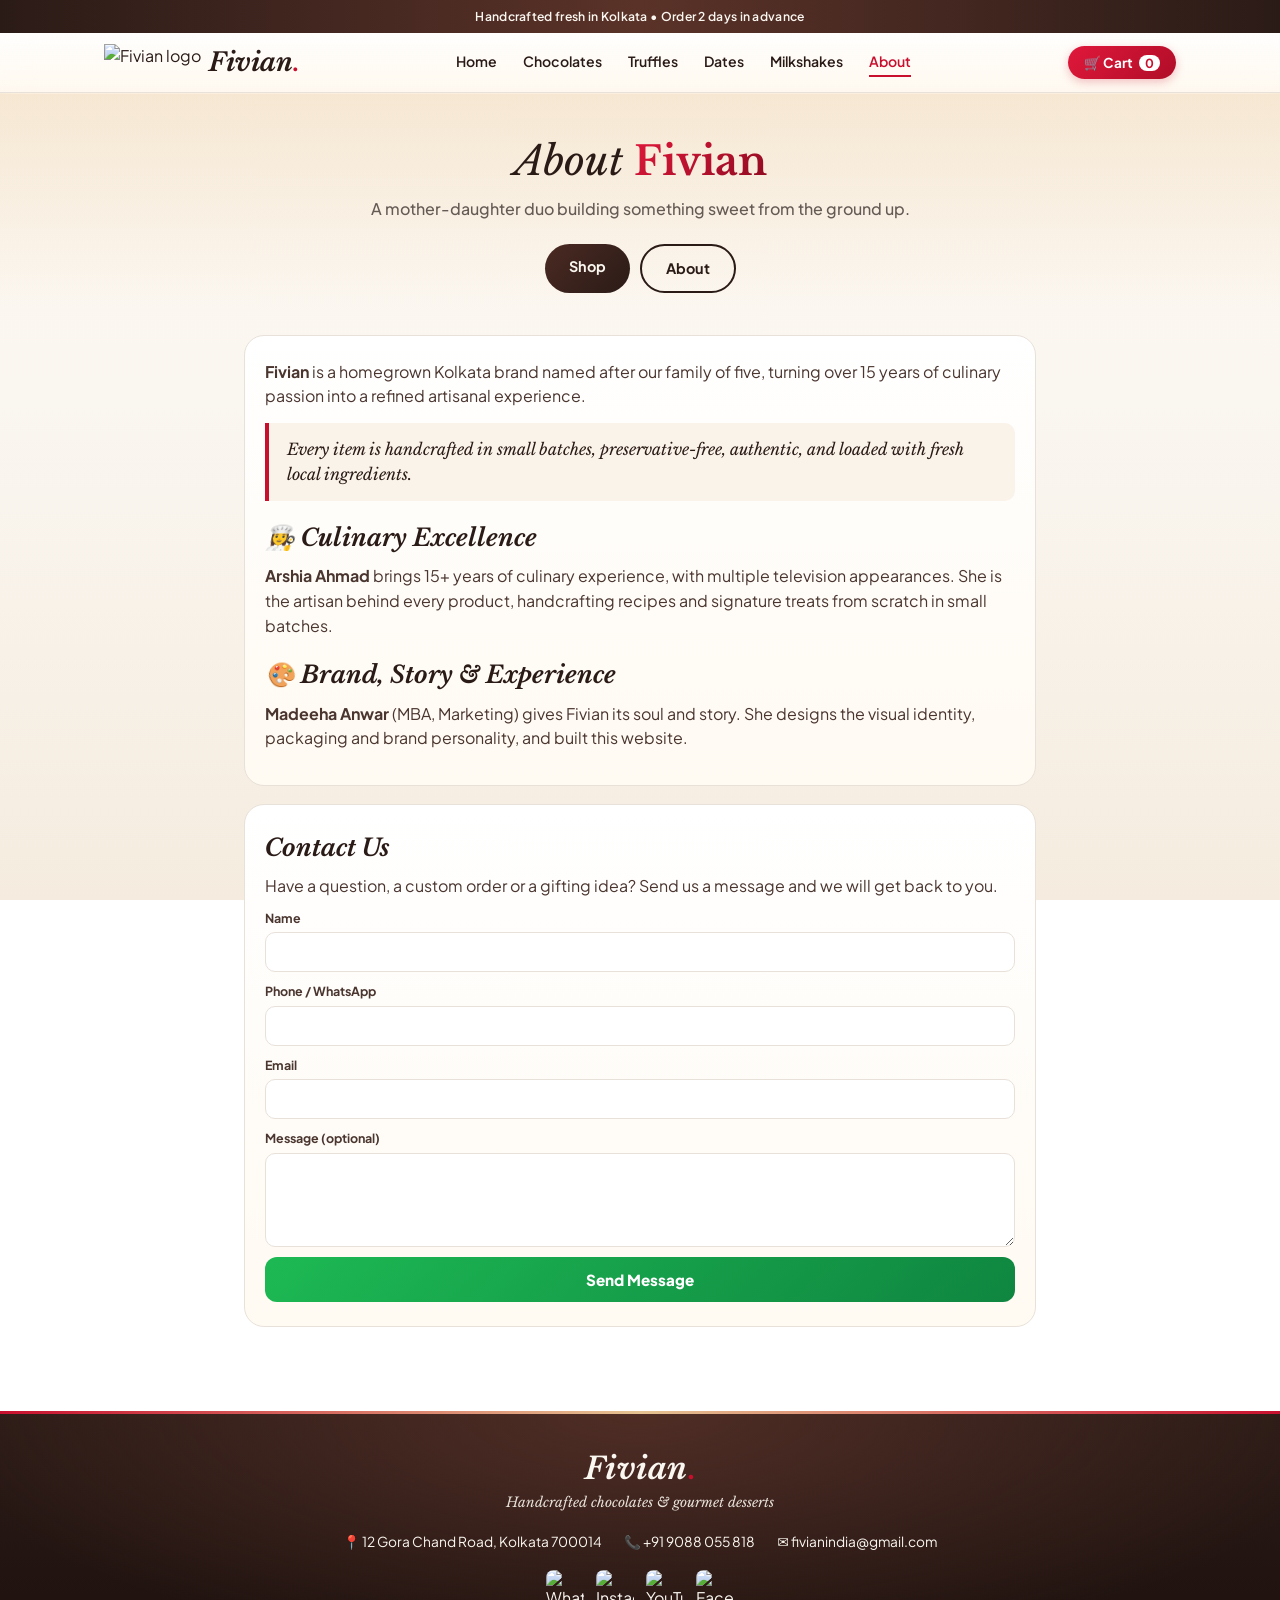
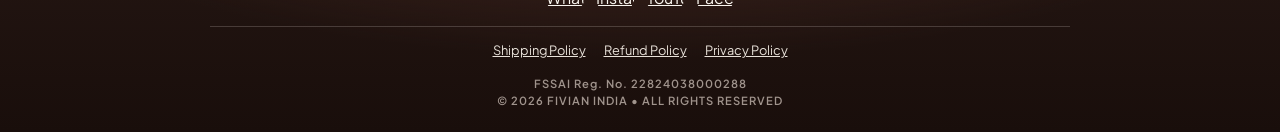
==== commit b7dcf738: "Add files via upload" ====
--- a/index.html
+++ b/index.html
@@ -1,10 +1,7 @@
-<!DOCTYPE html><html lang="en-IN"><head><meta charset="UTF-8"><meta name="viewport" content="width=device-width,initial-scale=1"><title>Fivian | Handcrafted Chocolates &amp; Gourmet Desserts, Kolkata</title><meta name="description" content="Fivian makes handcrafted chocolate bars, truffles, stuffed dates and thick milkshakes in Kolkata. Small batch, preservative-free. Order on WhatsApp."><link rel="canonical" href="https://www.fivian.in/"><meta name="theme-color" content="#2B1B17"><link rel="icon" href="https://lh3.googleusercontent.com/d/1jkp6vnIVF5LLFulcj7Sm7LANKjuSvuWn"><link rel="apple-touch-icon" href="https://lh3.googleusercontent.com/d/1jkp6vnIVF5LLFulcj7Sm7LANKjuSvuWn"><meta property="og:type" content="website"><meta property="og:site_name" content="Fivian"><meta property="og:title" content="Fivian | Handcrafted Chocolates &amp; Gourmet Desserts, Kolkata"><meta property="og:description" content="Fivian makes handcrafted chocolate bars, truffles, stuffed dates and thick milkshakes in Kolkata. Small batch, preservative-free. Order on WhatsApp."><meta property="og:url" content="https://www.fivian.in/"><meta property="og:image" content="https://lh3.googleusercontent.com/d/1XU35Wurbl1MFBwL0GKsLpQUYYwZBI6cq=w1200-h630-c"><meta name="twitter:card" content="summary_large_image"><link rel="preconnect" href="https://fonts.googleapis.com"><link rel="preconnect" href="https://fonts.gstatic.com" crossorigin><link href="https://fonts.googleapis.com/css2?family=Libre+Baskerville:ital,wght@0,400;0,700;1,400&family=Plus+Jakarta+Sans:wght@400;500;600;700;800&display=swap" rel="stylesheet"><link rel="stylesheet" href="/assets/style.css"><script type="application/ld+json">{"@context": "https://schema.org", "@type": "Bakery", "name": "Fivian", "url": "https://www.fivian.in", "image": "https://lh3.googleusercontent.com/d/1XU35Wurbl1MFBwL0GKsLpQUYYwZBI6cq", "logo": "https://lh3.googleusercontent.com/d/1jkp6vnIVF5LLFulcj7Sm7LANKjuSvuWn", "telephone": "+919088055818", "email": "fivianindia@gmail.com", "priceRange": "\u20b950-\u20b9400", "servesCuisine": "Chocolates, desserts", "address": {"@type": "PostalAddress", "streetAddress": "12 Gora Chand Road", "addressLocality": "Kolkata", "postalCode": "700014", "addressRegion": "WB", "addressCountry": "IN"}, "sameAs": ["https://instagram.com/fivian.in", "https://youtube.com/@fivianindia", "https://facebook.com/fivian.in"]}</script><script>window.va=window.va||function(){(window.vaq=window.vaq||[]).push(arguments)}</script><script defer src="/_vercel/insights/script.js"></script></head><body>
+<!DOCTYPE html><html lang="en-IN"><head><meta charset="UTF-8"><meta name="viewport" content="width=device-width,initial-scale=1"><script async src="https://www.googletagmanager.com/gtag/js?id=G-812K94YQ2H"></script><script>window.dataLayer=window.dataLayer||[];function gtag(){dataLayer.push(arguments)}gtag('js',new Date());gtag('config','G-812K94YQ2H');</script><title>About Fivian | Handmade Chocolates, Kolkata</title><meta name="description" content="Meet Fivian, a mother-daughter chocolate and dessert brand from Kolkata. Small-batch, handcrafted and preservative-free. Contact us on WhatsApp."><link rel="canonical" href="https://www.fivian.in/about/"><meta name="theme-color" content="#2B1B17"><link rel="icon" href="https://lh3.googleusercontent.com/d/1jkp6vnIVF5LLFulcj7Sm7LANKjuSvuWn"><link rel="apple-touch-icon" href="https://lh3.googleusercontent.com/d/1jkp6vnIVF5LLFulcj7Sm7LANKjuSvuWn"><meta property="og:type" content="website"><meta property="og:site_name" content="Fivian"><meta property="og:title" content="About Fivian | Handmade Chocolates, Kolkata"><meta property="og:description" content="Meet Fivian, a mother-daughter chocolate and dessert brand from Kolkata. Small-batch, handcrafted and preservative-free. Contact us on WhatsApp."><meta property="og:url" content="https://www.fivian.in/about/"><meta property="og:image" content="https://lh3.googleusercontent.com/d/1XU35Wurbl1MFBwL0GKsLpQUYYwZBI6cq=w1200-h630-c"><meta name="twitter:card" content="summary_large_image"><link rel="preconnect" href="https://fonts.googleapis.com"><link rel="preconnect" href="https://fonts.gstatic.com" crossorigin><link href="https://fonts.googleapis.com/css2?family=Libre+Baskerville:ital,wght@0,400;0,700;1,400&family=Plus+Jakarta+Sans:wght@400;500;600;700;800&display=swap" rel="stylesheet"><link rel="stylesheet" href="/assets/style.css"><script>window.va=window.va||function(){(window.vaq=window.vaq||[]).push(arguments)}</script><script defer src="/_vercel/insights/script.js"></script></head><body>
 <div class="top">Handcrafted fresh in Kolkata &bull; Order 2 days in advance</div>
-<header><div class="hd"><a class="logo" href="/"><img src="https://lh3.googleusercontent.com/d/1jkp6vnIVF5LLFulcj7Sm7LANKjuSvuWn" alt="Fivian logo"><span>Fivian<i>.</i></span></a><button id="cartBtn" class="cartbtn" aria-label="Open cart">&#128722; Cart <b id="cnt">0</b></button><nav><a href="/" class="on">Home</a><a href="/chocolates/">Chocolates</a><a href="/truffles/">Truffles</a><a href="/dates/">Dates</a><a href="/milkshakes/">Milkshakes</a><a href="/about/">About</a></nav></div></header>
-<main><section class="hero"><h1>Handcrafted Chocolates &amp; <span>Gourmet Desserts</span></h1><p>Premium, artisanal chocolates and desserts from a Kolkata home kitchen. Handcrafted and hand-packed with care.</p><div class="bt"><a class="btn" href="#range">Shop</a><a class="btn alt" href="/about/">About</a></div></section><div class="trust"><div><b>&#127851; Small batch</b><span>Made fresh, never mass produced</span></div><div><b>&#127807; Preservative-free</b><span>Honest local ingredients</span></div><div><b>&#128241; Easy ordering</b><span>Pick, add, send on WhatsApp</span></div><div><b>&#128666; Fresh delivery</b><span>Within Kolkata</span></div></div>
-<section class="wrap" id="best"><h2 class="st">Best Seller</h2><p class="ss">Our signature viral creation.</p><div class="bs"><a href="/chocolates/"><img src="https://lh3.googleusercontent.com/d/1XU35Wurbl1MFBwL0GKsLpQUYYwZBI6cq" alt="Dubai Kunafa Chocolate Bar"></a><div><span class="badge">Viral favourite</span><h3>Dubai Kunafa Chocolate Bar</h3><p>Smooth compound chocolate filled with house-roasted vermicelli and freshly whipped pistachio paste. Made to bring the world-famous Dubai chocolate experience to dessert lovers at an accessible price, without losing the crunch or flavour.</p><p class="nt">A premium couverture version is available on request.</p><a class="btn" href="/chocolates/">Get Yours</a></div></div></section>
-<section class="wrap" id="range"><h2 class="st">Explore the Range</h2><p class="ss">Choose a category to see every flavour.</p><div class="cg"><a class="cc" href="/chocolates/"><div><img src="https://lh3.googleusercontent.com/d/1Hu_MJdShVmaFrlCtOjftQ9XCoqtmI6Ji" alt="Chocolate Bars" loading="lazy"></div><span>Chocolate Bars</span></a><a class="cc" href="/truffles/"><div><img src="https://lh3.googleusercontent.com/d/1GDbNcT1LYT5YxPsq7PJhjzXsWrSM9koh" alt="Artisanal Truffles" loading="lazy"></div><span>Artisanal Truffles</span></a><a class="cc" href="/dates/"><div><img src="https://lh3.googleusercontent.com/d/1S1FOpeer9LJluhB0VPnpaO__o7CUeoo-" alt="Stuffed &amp; Coated Dates" loading="lazy"></div><span>Stuffed &amp; Coated Dates</span></a><a class="cc" href="/milkshakes/"><div><img src="https://lh3.googleusercontent.com/d/10333tsr8Xg9fgSYJcPC5EEtbiLuSAtZK" alt="Thick Milkshakes" loading="lazy"></div><span>Thick Milkshakes</span></a></div></section>
-<section class="wrap"><div class="tw"><img src="https://lh3.googleusercontent.com/d/1BOQm9Xw0A_eFbhqlFRYokwxuVke2cYJ3" alt="Flavoura"><div><span class="eb">Our twin brand</span><p>Beyond sweets, we celebrate authentic Indian kitchens through <b>Flavoura</b>: instant gravy and marinade premixes for restaurant-style food at home.</p><a class="btn" href="https://myflavoura.in" target="_blank" rel="noopener">Visit Flavoura</a></div></div></section></main>
+<header><div class="hd"><a class="logo" href="/"><img src="https://lh3.googleusercontent.com/d/1jkp6vnIVF5LLFulcj7Sm7LANKjuSvuWn" alt="Fivian logo"><span>Fivian<i>.</i></span></a><button id="cartBtn" class="cartbtn" aria-label="Open cart">&#128722; Cart <b id="cnt">0</b></button><nav><a href="/">Home</a><a href="/chocolates/">Chocolates</a><a href="/truffles/">Truffles</a><a href="/dates/">Dates</a><a href="/milkshakes/">Milkshakes</a><a href="/about/" class="on">About</a></nav></div></header>
+<main><section class="ph1"><h1>About <span>Fivian</span></h1><p>A mother-daughter duo building something sweet from the ground up.</p><div class="bt"><a class="btn" href="/#range">Shop</a><a class="btn alt" href="/about/">About</a></div></section><div class="wrap narrow"><div class="story"><p><b>Fivian</b> is a homegrown Kolkata brand named after our family of five, turning over 15 years of culinary passion into a refined artisanal experience.</p><blockquote>Every item is handcrafted in small batches, preservative-free, authentic, and loaded with fresh local ingredients.</blockquote><h3>&#128105;&#8205;&#127859; Culinary Excellence</h3><p><b>Arshia Ahmad</b> brings 15+ years of culinary experience, with multiple television appearances. She is the artisan behind every product, handcrafting recipes and signature treats from scratch in small batches.</p><h3>&#127912; Brand, Story &amp; Experience</h3><p><b>Madeeha Anwar</b> (MBA, Marketing) gives Fivian its soul and story. She designs the visual identity, packaging and brand personality, and built this website.</p></div><div class="story"><h3 style="margin-top:0">Contact Us</h3><p>Have a question, a custom order or a gifting idea? Send us a message and we will get back to you.</p><div class="fm"><label>Name<input id="cn" autocomplete="name"></label><label>Phone / WhatsApp<input id="cp" type="tel" inputmode="tel" autocomplete="tel"></label><label>Email<input id="ce" type="email" autocomplete="email"></label><label>Message (optional)<textarea id="cm" rows="4"></textarea></label></div><p class="er" id="cerr" hidden></p><p class="ok" id="cok" hidden>Thank you! We have received your message and will get back to you soon.</p><button class="wa" id="csend">Send Message</button></div></div></div></main>
 <footer><div class="fw"><h2>Fivian<i>.</i></h2><p class="tg">Handcrafted chocolates &amp; gourmet desserts</p><div class="ct"><span>&#128205; 12 Gora Chand Road, Kolkata 700014</span><a href="tel:+919088055818">&#128222; +91 9088 055 818</a><a href="mailto:fivianindia@gmail.com">&#9993;&#65039; fivianindia@gmail.com</a></div><div class="soc"><a href="https://wa.me/919088055818" target="_blank" rel="noopener" aria-label="WhatsApp"><img src="https://lh3.googleusercontent.com/d/1qmtByzzVWRH8GbYRvboxbqQ7vVMvugTY" alt="WhatsApp" loading="lazy"></a><a href="https://instagram.com/fivian.in" target="_blank" rel="noopener" aria-label="Instagram"><img src="https://lh3.googleusercontent.com/d/1d_lH4q3EBbucuoTOtA_E6VzIAe_hHBWb" alt="Instagram" loading="lazy"></a><a href="https://youtube.com/@fivianindia" target="_blank" rel="noopener" aria-label="YouTube"><img src="https://lh3.googleusercontent.com/d/13DdNGoSKsdvMd4LQwX6I0Qjc8BJVBB59" alt="YouTube" loading="lazy"></a><a href="https://facebook.com/fivian.in" target="_blank" rel="noopener" aria-label="Facebook"><img src="https://lh3.googleusercontent.com/d/1caAi5AIPIrPCiyMPqOJiXw_csihy4YNt" alt="Facebook" loading="lazy"></a></div><div class="pl"><a href="#" data-policy="shipping">Shipping Policy</a><a href="#" data-policy="refund">Refund Policy</a><a href="#" data-policy="privacy">Privacy Policy</a></div><p class="cp">FSSAI Reg. No. 22824038000288</p><p class="cp">&copy; 2026 FIVIAN INDIA &bull; ALL RIGHTS RESERVED</p></div></footer>
 <div class="ov" id="cartM" hidden><div class="bx"><div class="bh"><h3>Your Cart</h3><button class="x" data-close>&times;</button></div><div id="items"></div><div class="tot"><span>Estimated total</span><b id="tot">&#8377;0</b></div><p class="nt">Delivery charges are confirmed on WhatsApp.</p><div class="fm"><label>Name<input id="fn" autocomplete="name"></label><label>Phone / WhatsApp<input id="fp" type="tel" inputmode="tel" autocomplete="tel"></label><label>Delivery address &amp; pincode<textarea id="fa" rows="3" autocomplete="street-address"></textarea></label></div><p class="er" id="er" hidden></p><button class="wa" id="send">Place Order on WhatsApp</button><button class="lnk" id="clear">Clear Cart</button></div></div>
 <div class="ov" id="polM" hidden><div class="bx"><div class="bh"><span></span><button class="x" data-close>&times;</button></div><section id="pol-shipping" hidden><h3>Shipping Policy</h3><p>Every Fivian order is handcrafted fresh in small batches, so please <b>order at least 2 days in advance</b>.</p><p>We currently deliver within Kolkata. Delivery charges depend on your area and are confirmed on WhatsApp before you pay. Chocolates are sensitive to heat, so we pack with care and time every delivery to keep your order in perfect shape.</p></section><section id="pol-refund" hidden><h3>Refund Policy</h3><p>Because our products are fresh, handmade food items, we cannot accept returns.</p><p>If your order arrives damaged or is not what you ordered, message us on WhatsApp within 24 hours with photos and we will make it right with a replacement or refund.</p><p>Orders can be changed or cancelled on WhatsApp before we start preparing them.</p></section><section id="pol-privacy" hidden><h3>Privacy Policy</h3><p>We only collect what we need to deliver your order: your name, phone number and delivery address, shared with us on WhatsApp.</p><p>Your cart is stored only in your own browser. We never sell your information. To have your details deleted, message us on WhatsApp.</p></section></div></div>
--- a/assets/style.css
+++ b/assets/style.css
@@ -83,3 +83,4 @@
 footer::before{content:"";position:absolute;top:0;left:0;right:0;height:3px;background:linear-gradient(90deg,#C8102E,#E5C392,#C8102E)}
 .ov{backdrop-filter:blur(4px)}.bx{background:linear-gradient(180deg,#fff,#FFFAF2)}
 .fol{text-align:center;position:relative;padding-top:38px}.fol .x{position:absolute;top:10px;right:14px}.fol h3{font-family:var(--sf);font-style:italic;font-size:1.5rem;margin:0 18px 10px}.fol p{margin-bottom:18px}
+.ok{color:#0F8640;font-weight:600;font-size:.9rem;margin-bottom:10px}
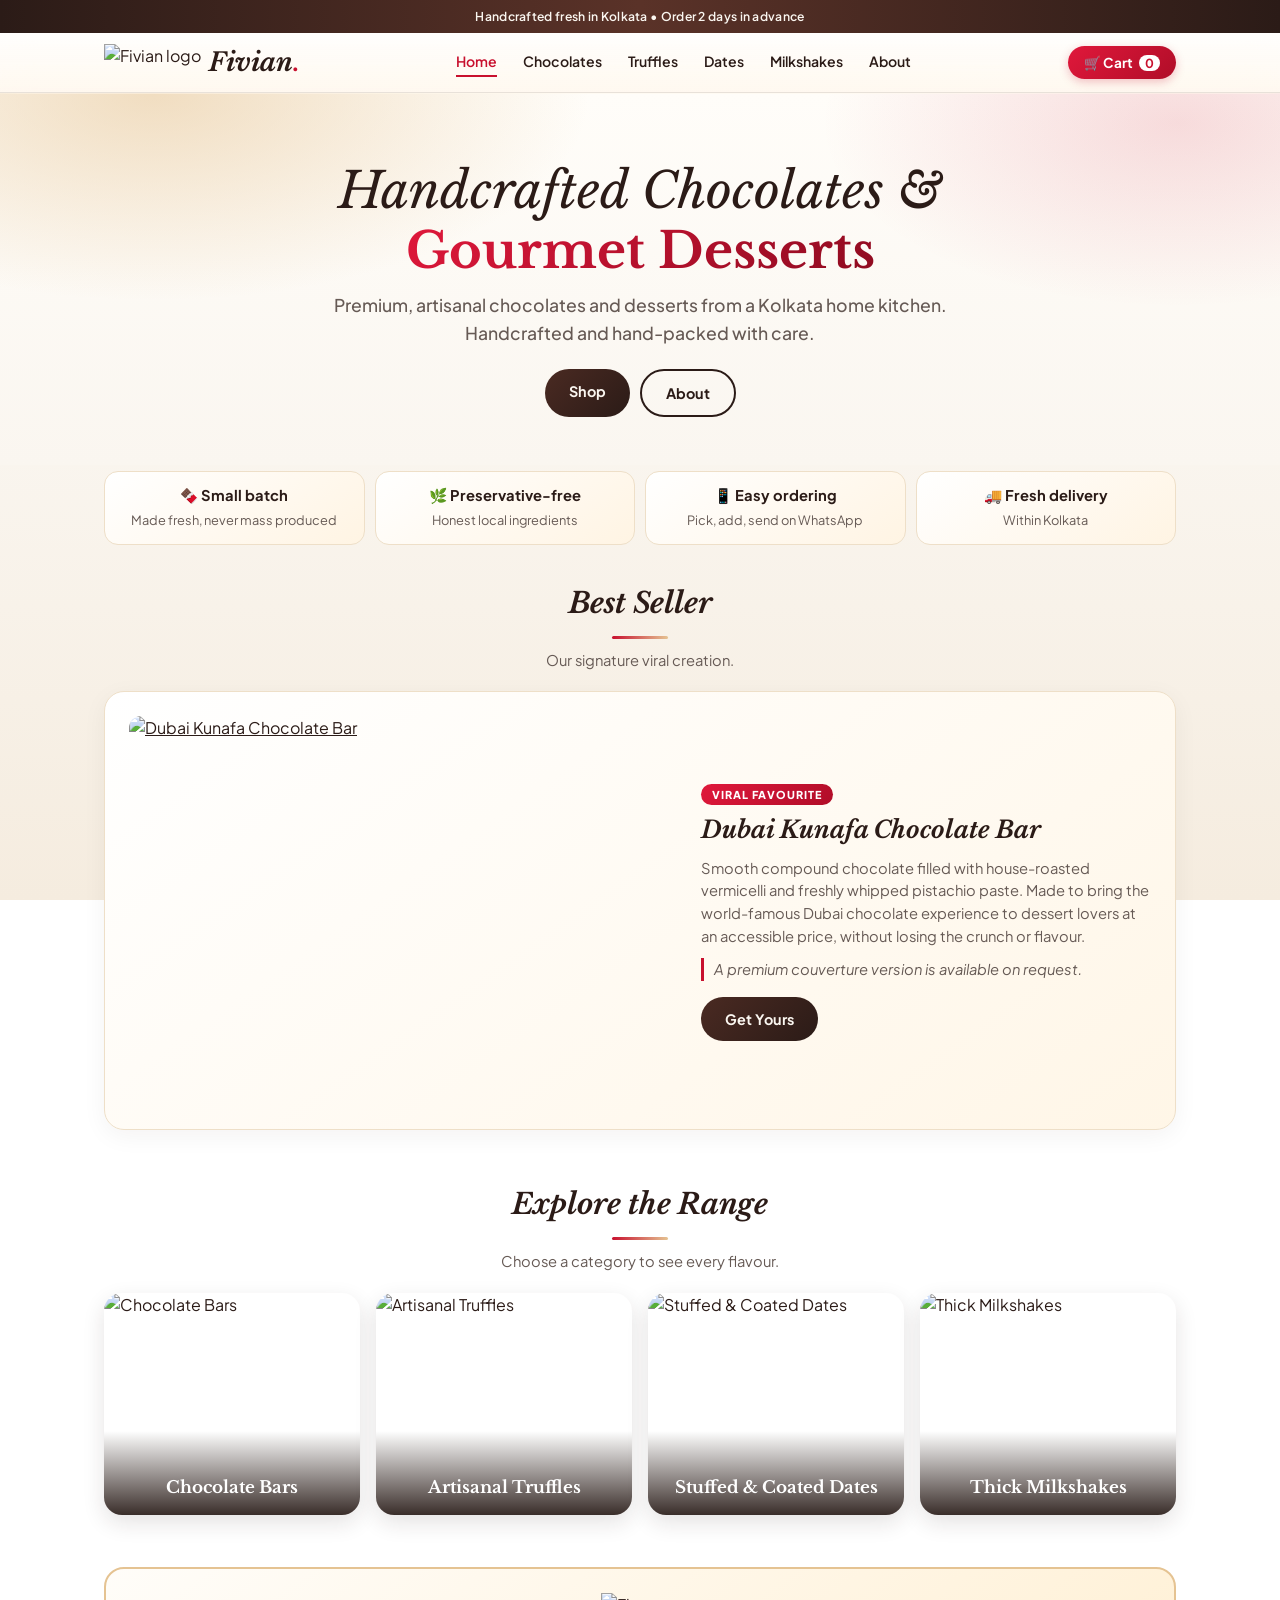
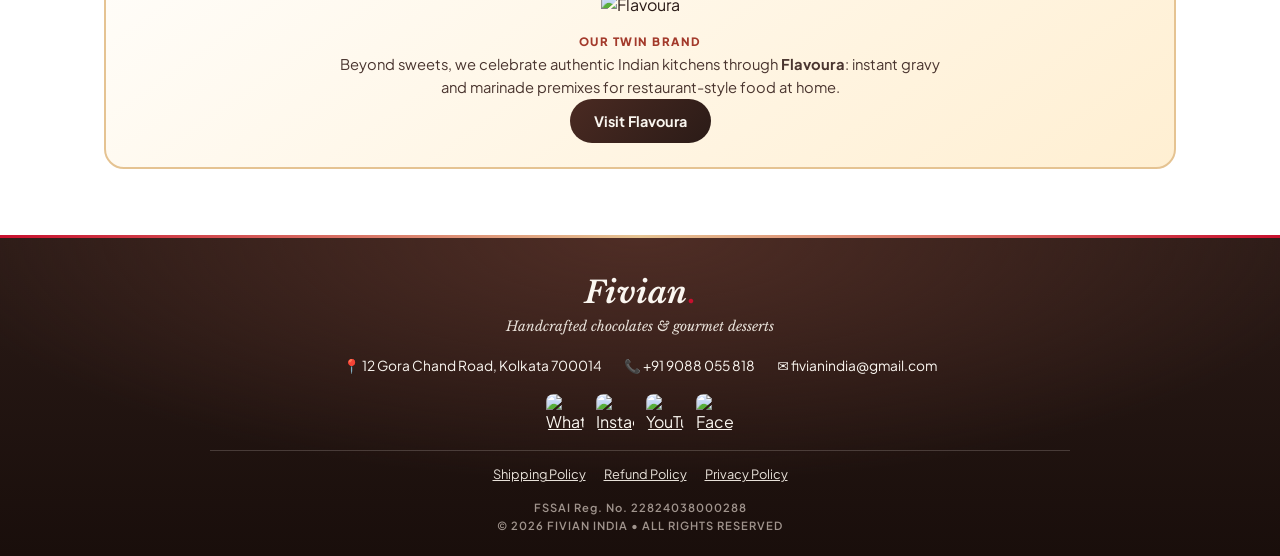
==== commit 03372eb2: "Add files via upload" ====
--- a/index.html
+++ b/index.html
@@ -1,7 +1,10 @@
-<!DOCTYPE html><html lang="en-IN"><head><meta charset="UTF-8"><meta name="viewport" content="width=device-width,initial-scale=1"><script async src="https://www.googletagmanager.com/gtag/js?id=G-812K94YQ2H"></script><script>window.dataLayer=window.dataLayer||[];function gtag(){dataLayer.push(arguments)}gtag('js',new Date());gtag('config','G-812K94YQ2H');</script><title>About Fivian | Handmade Chocolates, Kolkata</title><meta name="description" content="Meet Fivian, a mother-daughter chocolate and dessert brand from Kolkata. Small-batch, handcrafted and preservative-free. Contact us on WhatsApp."><link rel="canonical" href="https://www.fivian.in/about/"><meta name="theme-color" content="#2B1B17"><link rel="icon" href="https://lh3.googleusercontent.com/d/1jkp6vnIVF5LLFulcj7Sm7LANKjuSvuWn"><link rel="apple-touch-icon" href="https://lh3.googleusercontent.com/d/1jkp6vnIVF5LLFulcj7Sm7LANKjuSvuWn"><meta property="og:type" content="website"><meta property="og:site_name" content="Fivian"><meta property="og:title" content="About Fivian | Handmade Chocolates, Kolkata"><meta property="og:description" content="Meet Fivian, a mother-daughter chocolate and dessert brand from Kolkata. Small-batch, handcrafted and preservative-free. Contact us on WhatsApp."><meta property="og:url" content="https://www.fivian.in/about/"><meta property="og:image" content="https://lh3.googleusercontent.com/d/1XU35Wurbl1MFBwL0GKsLpQUYYwZBI6cq=w1200-h630-c"><meta name="twitter:card" content="summary_large_image"><link rel="preconnect" href="https://fonts.googleapis.com"><link rel="preconnect" href="https://fonts.gstatic.com" crossorigin><link href="https://fonts.googleapis.com/css2?family=Libre+Baskerville:ital,wght@0,400;0,700;1,400&family=Plus+Jakarta+Sans:wght@400;500;600;700;800&display=swap" rel="stylesheet"><link rel="stylesheet" href="/assets/style.css"><script>window.va=window.va||function(){(window.vaq=window.vaq||[]).push(arguments)}</script><script defer src="/_vercel/insights/script.js"></script></head><body>
+<!DOCTYPE html><html lang="en-IN"><head><meta charset="UTF-8"><meta name="viewport" content="width=device-width,initial-scale=1"><script async src="https://www.googletagmanager.com/gtag/js?id=G-812K94YQ2H"></script><script>window.dataLayer=window.dataLayer||[];function gtag(){dataLayer.push(arguments)}gtag('js',new Date());gtag('config','G-812K94YQ2H');</script><title>Fivian | Handcrafted Chocolates &amp; Gourmet Desserts, Kolkata</title><meta name="description" content="Fivian makes handcrafted chocolate bars, truffles, stuffed dates and thick milkshakes in Kolkata. Small batch, preservative-free. Order on WhatsApp."><link rel="canonical" href="https://www.fivian.in/"><meta name="theme-color" content="#2B1B17"><link rel="icon" href="https://lh3.googleusercontent.com/d/1jkp6vnIVF5LLFulcj7Sm7LANKjuSvuWn"><link rel="apple-touch-icon" href="https://lh3.googleusercontent.com/d/1jkp6vnIVF5LLFulcj7Sm7LANKjuSvuWn"><meta property="og:type" content="website"><meta property="og:site_name" content="Fivian"><meta property="og:title" content="Fivian | Handcrafted Chocolates &amp; Gourmet Desserts, Kolkata"><meta property="og:description" content="Fivian makes handcrafted chocolate bars, truffles, stuffed dates and thick milkshakes in Kolkata. Small batch, preservative-free. Order on WhatsApp."><meta property="og:url" content="https://www.fivian.in/"><meta property="og:image" content="https://lh3.googleusercontent.com/d/1XU35Wurbl1MFBwL0GKsLpQUYYwZBI6cq=w1200-h630-c"><meta name="twitter:card" content="summary_large_image"><link rel="preconnect" href="https://fonts.googleapis.com"><link rel="preconnect" href="https://fonts.gstatic.com" crossorigin><link href="https://fonts.googleapis.com/css2?family=Libre+Baskerville:ital,wght@0,400;0,700;1,400&family=Plus+Jakarta+Sans:wght@400;500;600;700;800&display=swap" rel="stylesheet"><link rel="stylesheet" href="/assets/style.css"><script type="application/ld+json">{"@context": "https://schema.org", "@type": "Bakery", "name": "Fivian", "url": "https://www.fivian.in", "image": "https://lh3.googleusercontent.com/d/1XU35Wurbl1MFBwL0GKsLpQUYYwZBI6cq", "logo": "https://lh3.googleusercontent.com/d/1jkp6vnIVF5LLFulcj7Sm7LANKjuSvuWn", "telephone": "+919088055818", "email": "fivianindia@gmail.com", "priceRange": "\u20b950-\u20b9400", "servesCuisine": "Chocolates, desserts", "address": {"@type": "PostalAddress", "streetAddress": "12 Gora Chand Road", "addressLocality": "Kolkata", "postalCode": "700014", "addressRegion": "WB", "addressCountry": "IN"}, "sameAs": ["https://instagram.com/fivian.in", "https://youtube.com/@fivianindia", "https://facebook.com/fivian.in"]}</script><script>window.va=window.va||function(){(window.vaq=window.vaq||[]).push(arguments)}</script><script defer src="/_vercel/insights/script.js"></script></head><body>
 <div class="top">Handcrafted fresh in Kolkata &bull; Order 2 days in advance</div>
-<header><div class="hd"><a class="logo" href="/"><img src="https://lh3.googleusercontent.com/d/1jkp6vnIVF5LLFulcj7Sm7LANKjuSvuWn" alt="Fivian logo"><span>Fivian<i>.</i></span></a><button id="cartBtn" class="cartbtn" aria-label="Open cart">&#128722; Cart <b id="cnt">0</b></button><nav><a href="/">Home</a><a href="/chocolates/">Chocolates</a><a href="/truffles/">Truffles</a><a href="/dates/">Dates</a><a href="/milkshakes/">Milkshakes</a><a href="/about/" class="on">About</a></nav></div></header>
-<main><section class="ph1"><h1>About <span>Fivian</span></h1><p>A mother-daughter duo building something sweet from the ground up.</p><div class="bt"><a class="btn" href="/#range">Shop</a><a class="btn alt" href="/about/">About</a></div></section><div class="wrap narrow"><div class="story"><p><b>Fivian</b> is a homegrown Kolkata brand named after our family of five, turning over 15 years of culinary passion into a refined artisanal experience.</p><blockquote>Every item is handcrafted in small batches, preservative-free, authentic, and loaded with fresh local ingredients.</blockquote><h3>&#128105;&#8205;&#127859; Culinary Excellence</h3><p><b>Arshia Ahmad</b> brings 15+ years of culinary experience, with multiple television appearances. She is the artisan behind every product, handcrafting recipes and signature treats from scratch in small batches.</p><h3>&#127912; Brand, Story &amp; Experience</h3><p><b>Madeeha Anwar</b> (MBA, Marketing) gives Fivian its soul and story. She designs the visual identity, packaging and brand personality, and built this website.</p></div><div class="story"><h3 style="margin-top:0">Contact Us</h3><p>Have a question, a custom order or a gifting idea? Send us a message and we will get back to you.</p><div class="fm"><label>Name<input id="cn" autocomplete="name"></label><label>Phone / WhatsApp<input id="cp" type="tel" inputmode="tel" autocomplete="tel"></label><label>Email<input id="ce" type="email" autocomplete="email"></label><label>Message (optional)<textarea id="cm" rows="4"></textarea></label></div><p class="er" id="cerr" hidden></p><p class="ok" id="cok" hidden>Thank you! We have received your message and will get back to you soon.</p><button class="wa" id="csend">Send Message</button></div></div></div></main>
+<header><div class="hd"><a class="logo" href="/"><img src="https://lh3.googleusercontent.com/d/1jkp6vnIVF5LLFulcj7Sm7LANKjuSvuWn" alt="Fivian logo"><span>Fivian<i>.</i></span></a><button id="cartBtn" class="cartbtn" aria-label="Open cart">&#128722; Cart <b id="cnt">0</b></button><nav><a href="/" class="on">Home</a><a href="/chocolates/">Chocolates</a><a href="/truffles/">Truffles</a><a href="/dates/">Dates</a><a href="/milkshakes/">Milkshakes</a><a href="/about/">About</a></nav></div></header>
+<main><section class="hero"><h1>Handcrafted Chocolates &amp; <span>Gourmet Desserts</span></h1><p>Premium, artisanal chocolates and desserts from a Kolkata home kitchen. Handcrafted and hand-packed with care.</p><div class="bt"><a class="btn" href="#range">Shop</a><a class="btn alt" href="/about/">About</a></div></section><div class="trust"><div><b>&#127851; Small batch</b><span>Made fresh, never mass produced</span></div><div><b>&#127807; Preservative-free</b><span>Honest local ingredients</span></div><div><b>&#128241; Easy ordering</b><span>Pick, add, send on WhatsApp</span></div><div><b>&#128666; Fresh delivery</b><span>Within Kolkata</span></div></div>
+<section class="wrap" id="best"><h2 class="st">Best Seller</h2><p class="ss">Our signature viral creation.</p><div class="bs"><a href="/chocolates/"><img src="https://lh3.googleusercontent.com/d/1XU35Wurbl1MFBwL0GKsLpQUYYwZBI6cq" alt="Dubai Kunafa Chocolate Bar"></a><div><span class="badge">Viral favourite</span><h3>Dubai Kunafa Chocolate Bar</h3><p>Smooth compound chocolate filled with house-roasted vermicelli and freshly whipped pistachio paste. Made to bring the world-famous Dubai chocolate experience to dessert lovers at an accessible price, without losing the crunch or flavour.</p><p class="nt">A premium couverture version is available on request.</p><a class="btn" href="/chocolates/">Get Yours</a></div></div></section>
+<section class="wrap" id="range"><h2 class="st">Explore the Range</h2><p class="ss">Choose a category to see every flavour.</p><div class="cg"><a class="cc" href="/chocolates/"><div><img src="https://lh3.googleusercontent.com/d/1Hu_MJdShVmaFrlCtOjftQ9XCoqtmI6Ji" alt="Chocolate Bars" loading="lazy"></div><span>Chocolate Bars</span></a><a class="cc" href="/truffles/"><div><img src="https://lh3.googleusercontent.com/d/1GDbNcT1LYT5YxPsq7PJhjzXsWrSM9koh" alt="Artisanal Truffles" loading="lazy"></div><span>Artisanal Truffles</span></a><a class="cc" href="/dates/"><div><img src="https://lh3.googleusercontent.com/d/1S1FOpeer9LJluhB0VPnpaO__o7CUeoo-" alt="Stuffed &amp; Coated Dates" loading="lazy"></div><span>Stuffed &amp; Coated Dates</span></a><a class="cc" href="/milkshakes/"><div><img src="https://lh3.googleusercontent.com/d/10333tsr8Xg9fgSYJcPC5EEtbiLuSAtZK" alt="Thick Milkshakes" loading="lazy"></div><span>Thick Milkshakes</span></a></div></section>
+<section class="wrap"><div class="tw"><img src="https://lh3.googleusercontent.com/d/1BOQm9Xw0A_eFbhqlFRYokwxuVke2cYJ3" alt="Flavoura"><div><span class="eb">Our twin brand</span><p>Beyond sweets, we celebrate authentic Indian kitchens through <b>Flavoura</b>: instant gravy and marinade premixes for restaurant-style food at home.</p><a class="btn" href="https://myflavoura.in" target="_blank" rel="noopener">Visit Flavoura</a></div></div></section></main>
 <footer><div class="fw"><h2>Fivian<i>.</i></h2><p class="tg">Handcrafted chocolates &amp; gourmet desserts</p><div class="ct"><span>&#128205; 12 Gora Chand Road, Kolkata 700014</span><a href="tel:+919088055818">&#128222; +91 9088 055 818</a><a href="mailto:fivianindia@gmail.com">&#9993;&#65039; fivianindia@gmail.com</a></div><div class="soc"><a href="https://wa.me/919088055818" target="_blank" rel="noopener" aria-label="WhatsApp"><img src="https://lh3.googleusercontent.com/d/1qmtByzzVWRH8GbYRvboxbqQ7vVMvugTY" alt="WhatsApp" loading="lazy"></a><a href="https://instagram.com/fivian.in" target="_blank" rel="noopener" aria-label="Instagram"><img src="https://lh3.googleusercontent.com/d/1d_lH4q3EBbucuoTOtA_E6VzIAe_hHBWb" alt="Instagram" loading="lazy"></a><a href="https://youtube.com/@fivianindia" target="_blank" rel="noopener" aria-label="YouTube"><img src="https://lh3.googleusercontent.com/d/13DdNGoSKsdvMd4LQwX6I0Qjc8BJVBB59" alt="YouTube" loading="lazy"></a><a href="https://facebook.com/fivian.in" target="_blank" rel="noopener" aria-label="Facebook"><img src="https://lh3.googleusercontent.com/d/1caAi5AIPIrPCiyMPqOJiXw_csihy4YNt" alt="Facebook" loading="lazy"></a></div><div class="pl"><a href="#" data-policy="shipping">Shipping Policy</a><a href="#" data-policy="refund">Refund Policy</a><a href="#" data-policy="privacy">Privacy Policy</a></div><p class="cp">FSSAI Reg. No. 22824038000288</p><p class="cp">&copy; 2026 FIVIAN INDIA &bull; ALL RIGHTS RESERVED</p></div></footer>
 <div class="ov" id="cartM" hidden><div class="bx"><div class="bh"><h3>Your Cart</h3><button class="x" data-close>&times;</button></div><div id="items"></div><div class="tot"><span>Estimated total</span><b id="tot">&#8377;0</b></div><p class="nt">Delivery charges are confirmed on WhatsApp.</p><div class="fm"><label>Name<input id="fn" autocomplete="name"></label><label>Phone / WhatsApp<input id="fp" type="tel" inputmode="tel" autocomplete="tel"></label><label>Delivery address &amp; pincode<textarea id="fa" rows="3" autocomplete="street-address"></textarea></label></div><p class="er" id="er" hidden></p><button class="wa" id="send">Place Order on WhatsApp</button><button class="lnk" id="clear">Clear Cart</button></div></div>
 <div class="ov" id="polM" hidden><div class="bx"><div class="bh"><span></span><button class="x" data-close>&times;</button></div><section id="pol-shipping" hidden><h3>Shipping Policy</h3><p>Every Fivian order is handcrafted fresh in small batches, so please <b>order at least 2 days in advance</b>.</p><p>We currently deliver within Kolkata. Delivery charges depend on your area and are confirmed on WhatsApp before you pay. Chocolates are sensitive to heat, so we pack with care and time every delivery to keep your order in perfect shape.</p></section><section id="pol-refund" hidden><h3>Refund Policy</h3><p>Because our products are fresh, handmade food items, we cannot accept returns.</p><p>If your order arrives damaged or is not what you ordered, message us on WhatsApp within 24 hours with photos and we will make it right with a replacement or refund.</p><p>Orders can be changed or cancelled on WhatsApp before we start preparing them.</p></section><section id="pol-privacy" hidden><h3>Privacy Policy</h3><p>We only collect what we need to deliver your order: your name, phone number and delivery address, shared with us on WhatsApp.</p><p>Your cart is stored only in your own browser. We never sell your information. To have your details deleted, message us on WhatsApp.</p></section></div></div>
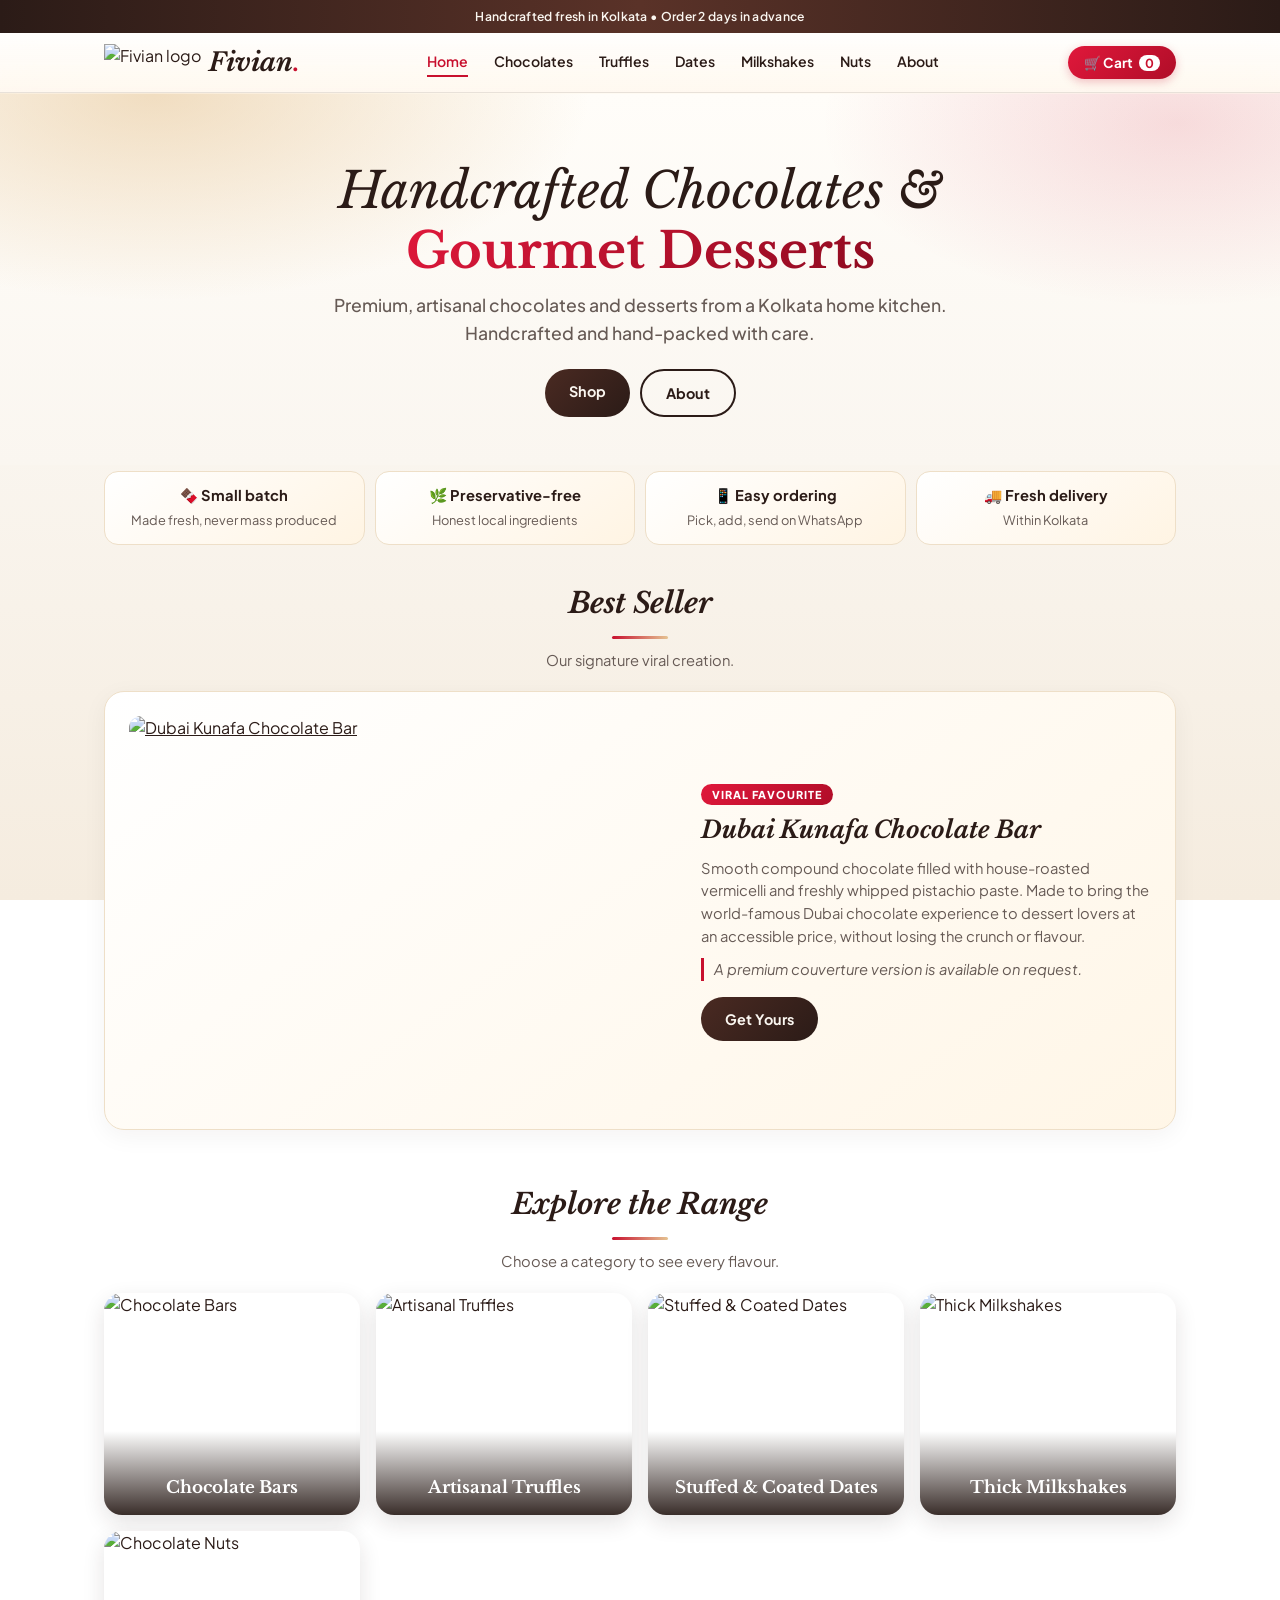
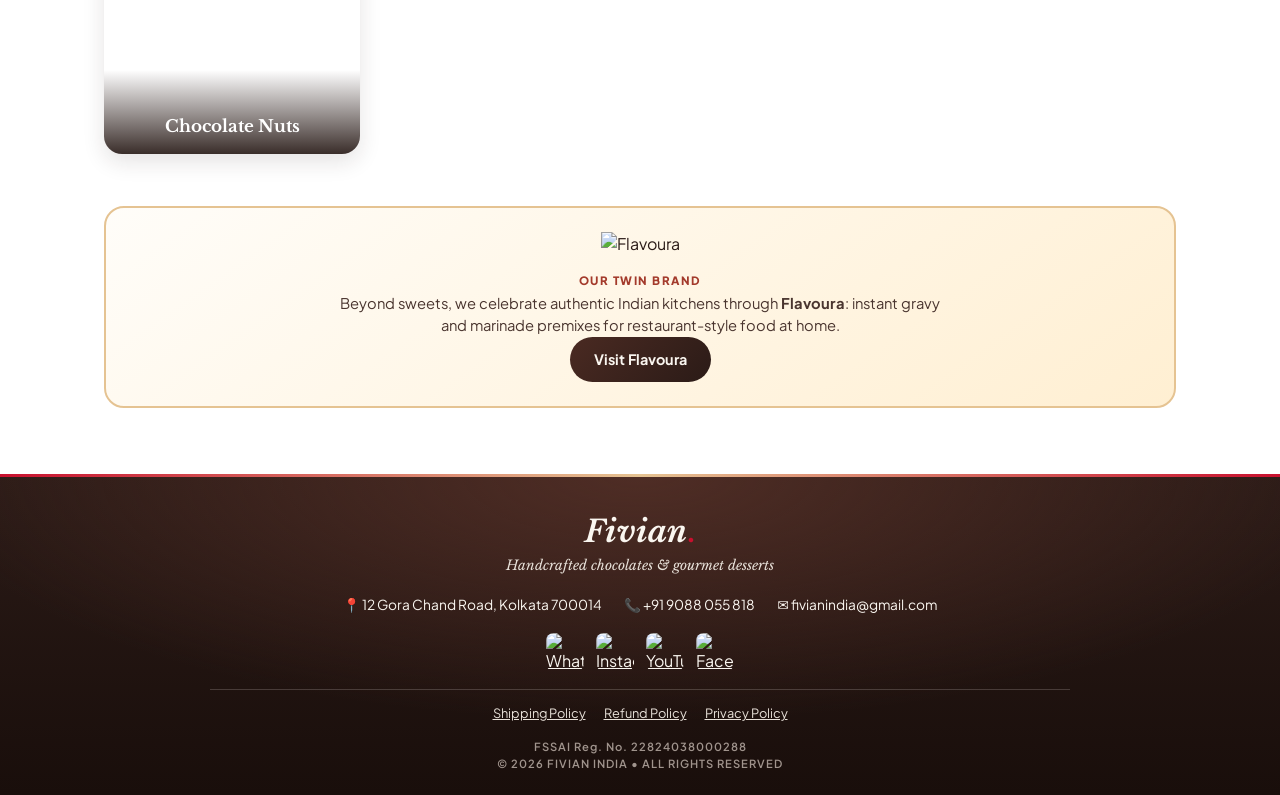
==== commit 50bdbc09: "Add files via upload" ====
--- a/index.html
+++ b/index.html
@@ -1,9 +1,9 @@
 <!DOCTYPE html><html lang="en-IN"><head><meta charset="UTF-8"><meta name="viewport" content="width=device-width,initial-scale=1"><script async src="https://www.googletagmanager.com/gtag/js?id=G-812K94YQ2H"></script><script>window.dataLayer=window.dataLayer||[];function gtag(){dataLayer.push(arguments)}gtag('js',new Date());gtag('config','G-812K94YQ2H');</script><title>Fivian | Handcrafted Chocolates &amp; Gourmet Desserts, Kolkata</title><meta name="description" content="Fivian makes handcrafted chocolate bars, truffles, stuffed dates and thick milkshakes in Kolkata. Small batch, preservative-free. Order on WhatsApp."><link rel="canonical" href="https://www.fivian.in/"><meta name="theme-color" content="#2B1B17"><link rel="icon" href="https://lh3.googleusercontent.com/d/1jkp6vnIVF5LLFulcj7Sm7LANKjuSvuWn"><link rel="apple-touch-icon" href="https://lh3.googleusercontent.com/d/1jkp6vnIVF5LLFulcj7Sm7LANKjuSvuWn"><meta property="og:type" content="website"><meta property="og:site_name" content="Fivian"><meta property="og:title" content="Fivian | Handcrafted Chocolates &amp; Gourmet Desserts, Kolkata"><meta property="og:description" content="Fivian makes handcrafted chocolate bars, truffles, stuffed dates and thick milkshakes in Kolkata. Small batch, preservative-free. Order on WhatsApp."><meta property="og:url" content="https://www.fivian.in/"><meta property="og:image" content="https://lh3.googleusercontent.com/d/1XU35Wurbl1MFBwL0GKsLpQUYYwZBI6cq=w1200-h630-c"><meta name="twitter:card" content="summary_large_image"><link rel="preconnect" href="https://fonts.googleapis.com"><link rel="preconnect" href="https://fonts.gstatic.com" crossorigin><link href="https://fonts.googleapis.com/css2?family=Libre+Baskerville:ital,wght@0,400;0,700;1,400&family=Plus+Jakarta+Sans:wght@400;500;600;700;800&display=swap" rel="stylesheet"><link rel="stylesheet" href="/assets/style.css"><script type="application/ld+json">{"@context": "https://schema.org", "@type": "Bakery", "name": "Fivian", "url": "https://www.fivian.in", "image": "https://lh3.googleusercontent.com/d/1XU35Wurbl1MFBwL0GKsLpQUYYwZBI6cq", "logo": "https://lh3.googleusercontent.com/d/1jkp6vnIVF5LLFulcj7Sm7LANKjuSvuWn", "telephone": "+919088055818", "email": "fivianindia@gmail.com", "priceRange": "\u20b950-\u20b9400", "servesCuisine": "Chocolates, desserts", "address": {"@type": "PostalAddress", "streetAddress": "12 Gora Chand Road", "addressLocality": "Kolkata", "postalCode": "700014", "addressRegion": "WB", "addressCountry": "IN"}, "sameAs": ["https://instagram.com/fivian.in", "https://youtube.com/@fivianindia", "https://facebook.com/fivian.in"]}</script><script>window.va=window.va||function(){(window.vaq=window.vaq||[]).push(arguments)}</script><script defer src="/_vercel/insights/script.js"></script></head><body>
 <div class="top">Handcrafted fresh in Kolkata &bull; Order 2 days in advance</div>
-<header><div class="hd"><a class="logo" href="/"><img src="https://lh3.googleusercontent.com/d/1jkp6vnIVF5LLFulcj7Sm7LANKjuSvuWn" alt="Fivian logo"><span>Fivian<i>.</i></span></a><button id="cartBtn" class="cartbtn" aria-label="Open cart">&#128722; Cart <b id="cnt">0</b></button><nav><a href="/" class="on">Home</a><a href="/chocolates/">Chocolates</a><a href="/truffles/">Truffles</a><a href="/dates/">Dates</a><a href="/milkshakes/">Milkshakes</a><a href="/about/">About</a></nav></div></header>
+<header><div class="hd"><a class="logo" href="/"><img src="https://lh3.googleusercontent.com/d/1jkp6vnIVF5LLFulcj7Sm7LANKjuSvuWn" alt="Fivian logo"><span>Fivian<i>.</i></span></a><button id="cartBtn" class="cartbtn" aria-label="Open cart">&#128722; Cart <b id="cnt">0</b></button><nav><a href="/" class="on">Home</a><a href="/chocolates/">Chocolates</a><a href="/truffles/">Truffles</a><a href="/dates/">Dates</a><a href="/milkshakes/">Milkshakes</a><a href="/nuts/">Nuts</a><a href="/about/">About</a></nav></div></header>
 <main><section class="hero"><h1>Handcrafted Chocolates &amp; <span>Gourmet Desserts</span></h1><p>Premium, artisanal chocolates and desserts from a Kolkata home kitchen. Handcrafted and hand-packed with care.</p><div class="bt"><a class="btn" href="#range">Shop</a><a class="btn alt" href="/about/">About</a></div></section><div class="trust"><div><b>&#127851; Small batch</b><span>Made fresh, never mass produced</span></div><div><b>&#127807; Preservative-free</b><span>Honest local ingredients</span></div><div><b>&#128241; Easy ordering</b><span>Pick, add, send on WhatsApp</span></div><div><b>&#128666; Fresh delivery</b><span>Within Kolkata</span></div></div>
 <section class="wrap" id="best"><h2 class="st">Best Seller</h2><p class="ss">Our signature viral creation.</p><div class="bs"><a href="/chocolates/"><img src="https://lh3.googleusercontent.com/d/1XU35Wurbl1MFBwL0GKsLpQUYYwZBI6cq" alt="Dubai Kunafa Chocolate Bar"></a><div><span class="badge">Viral favourite</span><h3>Dubai Kunafa Chocolate Bar</h3><p>Smooth compound chocolate filled with house-roasted vermicelli and freshly whipped pistachio paste. Made to bring the world-famous Dubai chocolate experience to dessert lovers at an accessible price, without losing the crunch or flavour.</p><p class="nt">A premium couverture version is available on request.</p><a class="btn" href="/chocolates/">Get Yours</a></div></div></section>
-<section class="wrap" id="range"><h2 class="st">Explore the Range</h2><p class="ss">Choose a category to see every flavour.</p><div class="cg"><a class="cc" href="/chocolates/"><div><img src="https://lh3.googleusercontent.com/d/1Hu_MJdShVmaFrlCtOjftQ9XCoqtmI6Ji" alt="Chocolate Bars" loading="lazy"></div><span>Chocolate Bars</span></a><a class="cc" href="/truffles/"><div><img src="https://lh3.googleusercontent.com/d/1GDbNcT1LYT5YxPsq7PJhjzXsWrSM9koh" alt="Artisanal Truffles" loading="lazy"></div><span>Artisanal Truffles</span></a><a class="cc" href="/dates/"><div><img src="https://lh3.googleusercontent.com/d/1S1FOpeer9LJluhB0VPnpaO__o7CUeoo-" alt="Stuffed &amp; Coated Dates" loading="lazy"></div><span>Stuffed &amp; Coated Dates</span></a><a class="cc" href="/milkshakes/"><div><img src="https://lh3.googleusercontent.com/d/10333tsr8Xg9fgSYJcPC5EEtbiLuSAtZK" alt="Thick Milkshakes" loading="lazy"></div><span>Thick Milkshakes</span></a></div></section>
+<section class="wrap" id="range"><h2 class="st">Explore the Range</h2><p class="ss">Choose a category to see every flavour.</p><div class="cg"><a class="cc" href="/chocolates/"><div><img src="https://lh3.googleusercontent.com/d/1Hu_MJdShVmaFrlCtOjftQ9XCoqtmI6Ji" alt="Chocolate Bars" loading="lazy"></div><span>Chocolate Bars</span></a><a class="cc" href="/truffles/"><div><img src="https://lh3.googleusercontent.com/d/1GDbNcT1LYT5YxPsq7PJhjzXsWrSM9koh" alt="Artisanal Truffles" loading="lazy"></div><span>Artisanal Truffles</span></a><a class="cc" href="/dates/"><div><img src="https://lh3.googleusercontent.com/d/1S1FOpeer9LJluhB0VPnpaO__o7CUeoo-" alt="Stuffed &amp; Coated Dates" loading="lazy"></div><span>Stuffed &amp; Coated Dates</span></a><a class="cc" href="/milkshakes/"><div><img src="https://lh3.googleusercontent.com/d/10333tsr8Xg9fgSYJcPC5EEtbiLuSAtZK" alt="Thick Milkshakes" loading="lazy"></div><span>Thick Milkshakes</span></a><a class="cc" href="/nuts/"><div><img src="https://lh3.googleusercontent.com/d/14uZbaQQFiTD7Zc-UOzkUXUzCISfUAUvu" alt="Chocolate Nuts" loading="lazy"></div><span>Chocolate Nuts</span></a></div></section>
 <section class="wrap"><div class="tw"><img src="https://lh3.googleusercontent.com/d/1BOQm9Xw0A_eFbhqlFRYokwxuVke2cYJ3" alt="Flavoura"><div><span class="eb">Our twin brand</span><p>Beyond sweets, we celebrate authentic Indian kitchens through <b>Flavoura</b>: instant gravy and marinade premixes for restaurant-style food at home.</p><a class="btn" href="https://myflavoura.in" target="_blank" rel="noopener">Visit Flavoura</a></div></div></section></main>
 <footer><div class="fw"><h2>Fivian<i>.</i></h2><p class="tg">Handcrafted chocolates &amp; gourmet desserts</p><div class="ct"><span>&#128205; 12 Gora Chand Road, Kolkata 700014</span><a href="tel:+919088055818">&#128222; +91 9088 055 818</a><a href="mailto:fivianindia@gmail.com">&#9993;&#65039; fivianindia@gmail.com</a></div><div class="soc"><a href="https://wa.me/919088055818" target="_blank" rel="noopener" aria-label="WhatsApp"><img src="https://lh3.googleusercontent.com/d/1qmtByzzVWRH8GbYRvboxbqQ7vVMvugTY" alt="WhatsApp" loading="lazy"></a><a href="https://instagram.com/fivian.in" target="_blank" rel="noopener" aria-label="Instagram"><img src="https://lh3.googleusercontent.com/d/1d_lH4q3EBbucuoTOtA_E6VzIAe_hHBWb" alt="Instagram" loading="lazy"></a><a href="https://youtube.com/@fivianindia" target="_blank" rel="noopener" aria-label="YouTube"><img src="https://lh3.googleusercontent.com/d/13DdNGoSKsdvMd4LQwX6I0Qjc8BJVBB59" alt="YouTube" loading="lazy"></a><a href="https://facebook.com/fivian.in" target="_blank" rel="noopener" aria-label="Facebook"><img src="https://lh3.googleusercontent.com/d/1caAi5AIPIrPCiyMPqOJiXw_csihy4YNt" alt="Facebook" loading="lazy"></a></div><div class="pl"><a href="#" data-policy="shipping">Shipping Policy</a><a href="#" data-policy="refund">Refund Policy</a><a href="#" data-policy="privacy">Privacy Policy</a></div><p class="cp">FSSAI Reg. No. 22824038000288</p><p class="cp">&copy; 2026 FIVIAN INDIA &bull; ALL RIGHTS RESERVED</p></div></footer>
 <div class="ov" id="cartM" hidden><div class="bx"><div class="bh"><h3>Your Cart</h3><button class="x" data-close>&times;</button></div><div id="items"></div><div class="tot"><span>Estimated total</span><b id="tot">&#8377;0</b></div><p class="nt">Delivery charges are confirmed on WhatsApp.</p><div class="fm"><label>Name<input id="fn" autocomplete="name"></label><label>Phone / WhatsApp<input id="fp" type="tel" inputmode="tel" autocomplete="tel"></label><label>Delivery address &amp; pincode<textarea id="fa" rows="3" autocomplete="street-address"></textarea></label></div><p class="er" id="er" hidden></p><button class="wa" id="send">Place Order on WhatsApp</button><button class="lnk" id="clear">Clear Cart</button></div></div>
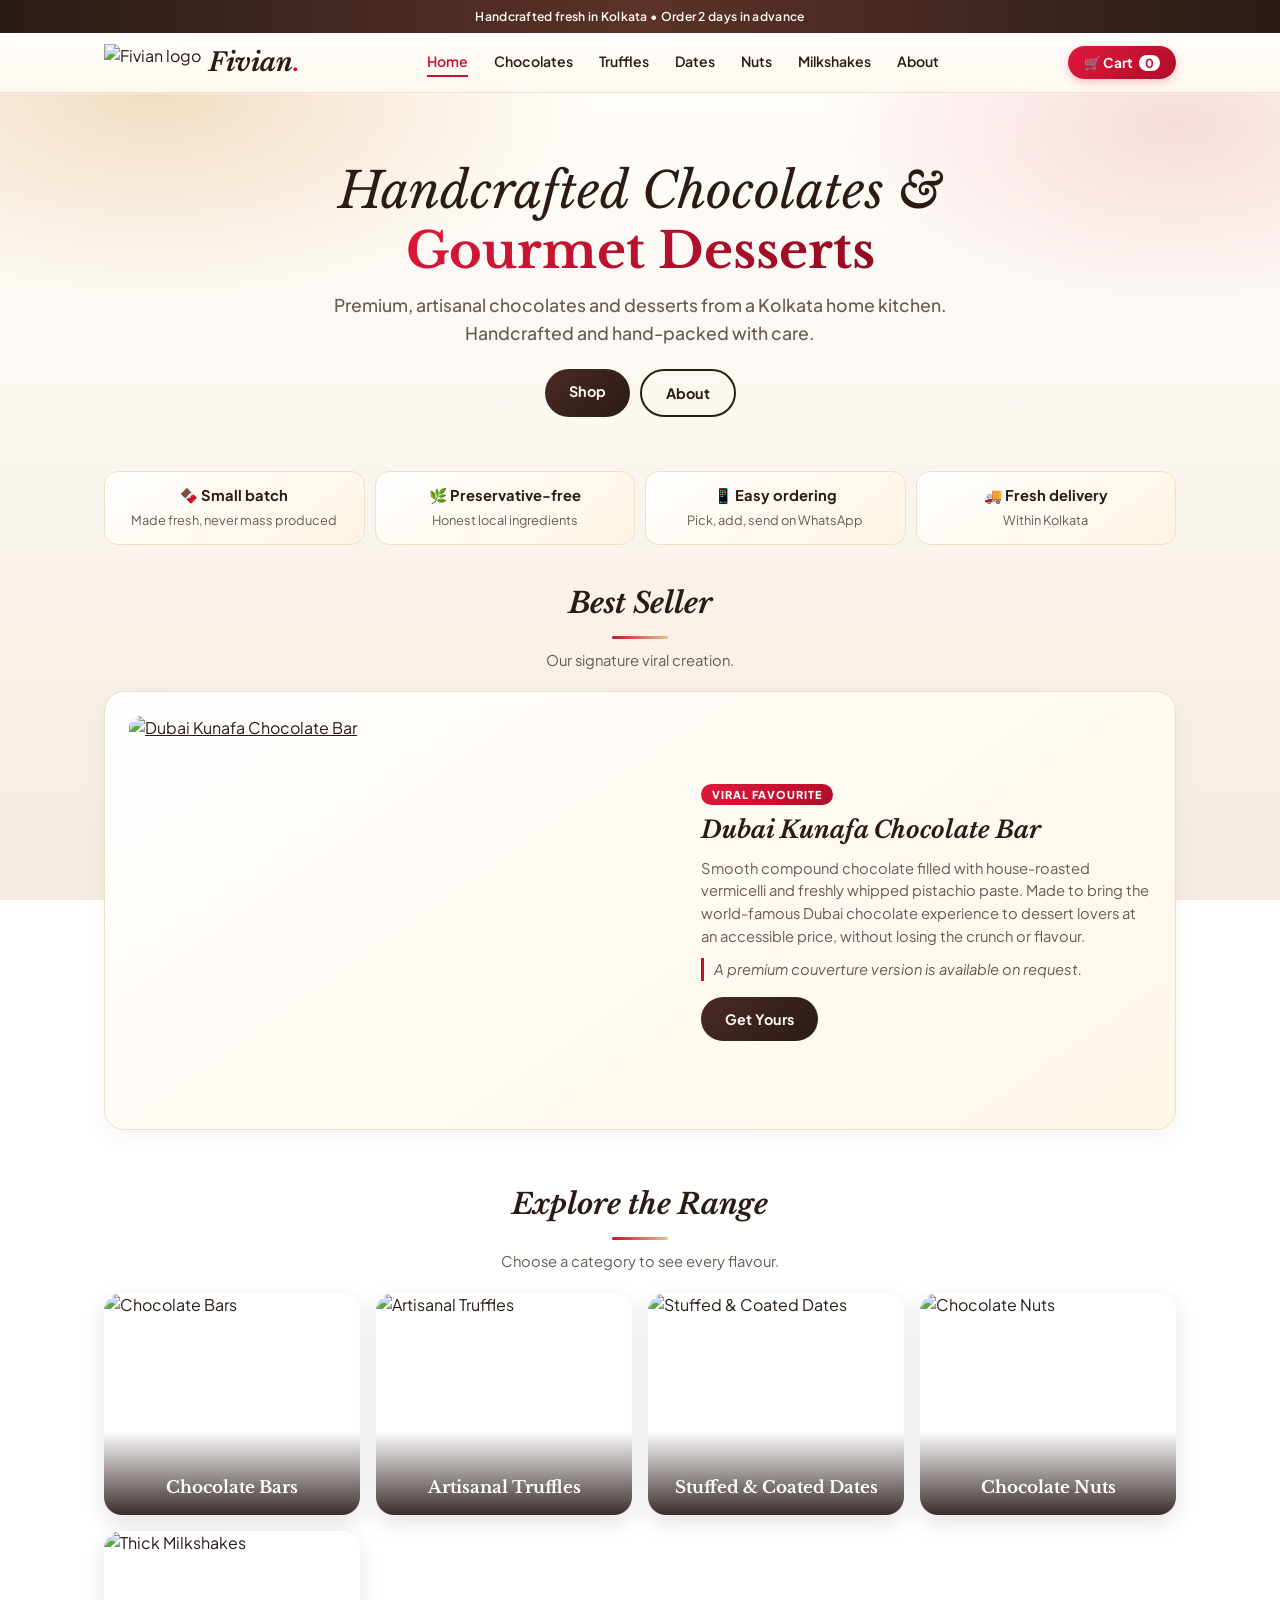
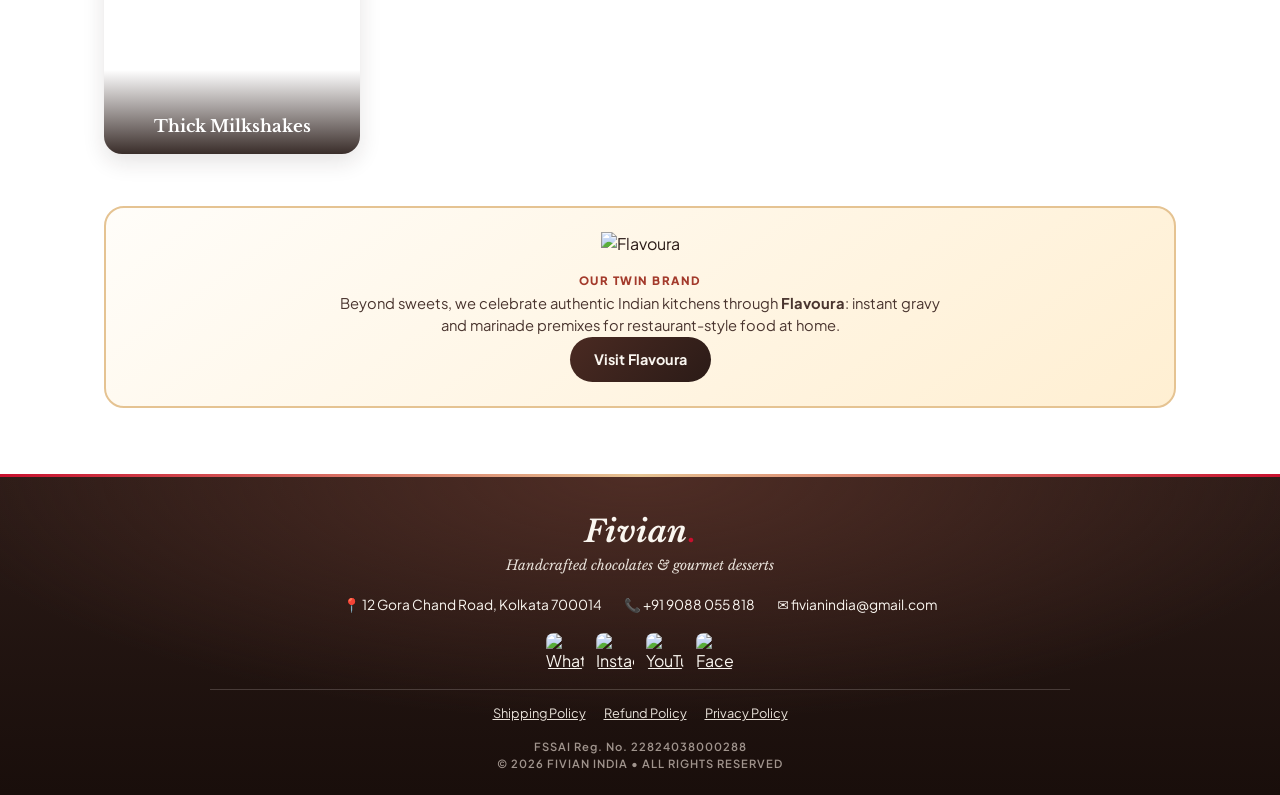
==== commit d1a81b8c: "Add files via upload" ====
--- a/index.html
+++ b/index.html
@@ -1,9 +1,9 @@
 <!DOCTYPE html><html lang="en-IN"><head><meta charset="UTF-8"><meta name="viewport" content="width=device-width,initial-scale=1"><script async src="https://www.googletagmanager.com/gtag/js?id=G-812K94YQ2H"></script><script>window.dataLayer=window.dataLayer||[];function gtag(){dataLayer.push(arguments)}gtag('js',new Date());gtag('config','G-812K94YQ2H');</script><title>Fivian | Handcrafted Chocolates &amp; Gourmet Desserts, Kolkata</title><meta name="description" content="Fivian makes handcrafted chocolate bars, truffles, stuffed dates and thick milkshakes in Kolkata. Small batch, preservative-free. Order on WhatsApp."><link rel="canonical" href="https://www.fivian.in/"><meta name="theme-color" content="#2B1B17"><link rel="icon" href="https://lh3.googleusercontent.com/d/1jkp6vnIVF5LLFulcj7Sm7LANKjuSvuWn"><link rel="apple-touch-icon" href="https://lh3.googleusercontent.com/d/1jkp6vnIVF5LLFulcj7Sm7LANKjuSvuWn"><meta property="og:type" content="website"><meta property="og:site_name" content="Fivian"><meta property="og:title" content="Fivian | Handcrafted Chocolates &amp; Gourmet Desserts, Kolkata"><meta property="og:description" content="Fivian makes handcrafted chocolate bars, truffles, stuffed dates and thick milkshakes in Kolkata. Small batch, preservative-free. Order on WhatsApp."><meta property="og:url" content="https://www.fivian.in/"><meta property="og:image" content="https://lh3.googleusercontent.com/d/1XU35Wurbl1MFBwL0GKsLpQUYYwZBI6cq=w1200-h630-c"><meta name="twitter:card" content="summary_large_image"><link rel="preconnect" href="https://fonts.googleapis.com"><link rel="preconnect" href="https://fonts.gstatic.com" crossorigin><link href="https://fonts.googleapis.com/css2?family=Libre+Baskerville:ital,wght@0,400;0,700;1,400&family=Plus+Jakarta+Sans:wght@400;500;600;700;800&display=swap" rel="stylesheet"><link rel="stylesheet" href="/assets/style.css"><script type="application/ld+json">{"@context": "https://schema.org", "@type": "Bakery", "name": "Fivian", "url": "https://www.fivian.in", "image": "https://lh3.googleusercontent.com/d/1XU35Wurbl1MFBwL0GKsLpQUYYwZBI6cq", "logo": "https://lh3.googleusercontent.com/d/1jkp6vnIVF5LLFulcj7Sm7LANKjuSvuWn", "telephone": "+919088055818", "email": "fivianindia@gmail.com", "priceRange": "\u20b950-\u20b9400", "servesCuisine": "Chocolates, desserts", "address": {"@type": "PostalAddress", "streetAddress": "12 Gora Chand Road", "addressLocality": "Kolkata", "postalCode": "700014", "addressRegion": "WB", "addressCountry": "IN"}, "sameAs": ["https://instagram.com/fivian.in", "https://youtube.com/@fivianindia", "https://facebook.com/fivian.in"]}</script><script>window.va=window.va||function(){(window.vaq=window.vaq||[]).push(arguments)}</script><script defer src="/_vercel/insights/script.js"></script></head><body>
 <div class="top">Handcrafted fresh in Kolkata &bull; Order 2 days in advance</div>
-<header><div class="hd"><a class="logo" href="/"><img src="https://lh3.googleusercontent.com/d/1jkp6vnIVF5LLFulcj7Sm7LANKjuSvuWn" alt="Fivian logo"><span>Fivian<i>.</i></span></a><button id="cartBtn" class="cartbtn" aria-label="Open cart">&#128722; Cart <b id="cnt">0</b></button><nav><a href="/" class="on">Home</a><a href="/chocolates/">Chocolates</a><a href="/truffles/">Truffles</a><a href="/dates/">Dates</a><a href="/milkshakes/">Milkshakes</a><a href="/nuts/">Nuts</a><a href="/about/">About</a></nav></div></header>
+<header><div class="hd"><a class="logo" href="/"><img src="https://lh3.googleusercontent.com/d/1jkp6vnIVF5LLFulcj7Sm7LANKjuSvuWn" alt="Fivian logo"><span>Fivian<i>.</i></span></a><button id="cartBtn" class="cartbtn" aria-label="Open cart">&#128722; Cart <b id="cnt">0</b></button><nav><a href="/" class="on">Home</a><a href="/chocolates/">Chocolates</a><a href="/truffles/">Truffles</a><a href="/dates/">Dates</a><a href="/nuts/">Nuts</a><a href="/milkshakes/">Milkshakes</a><a href="/about/">About</a></nav></div></header>
 <main><section class="hero"><h1>Handcrafted Chocolates &amp; <span>Gourmet Desserts</span></h1><p>Premium, artisanal chocolates and desserts from a Kolkata home kitchen. Handcrafted and hand-packed with care.</p><div class="bt"><a class="btn" href="#range">Shop</a><a class="btn alt" href="/about/">About</a></div></section><div class="trust"><div><b>&#127851; Small batch</b><span>Made fresh, never mass produced</span></div><div><b>&#127807; Preservative-free</b><span>Honest local ingredients</span></div><div><b>&#128241; Easy ordering</b><span>Pick, add, send on WhatsApp</span></div><div><b>&#128666; Fresh delivery</b><span>Within Kolkata</span></div></div>
 <section class="wrap" id="best"><h2 class="st">Best Seller</h2><p class="ss">Our signature viral creation.</p><div class="bs"><a href="/chocolates/"><img src="https://lh3.googleusercontent.com/d/1XU35Wurbl1MFBwL0GKsLpQUYYwZBI6cq" alt="Dubai Kunafa Chocolate Bar"></a><div><span class="badge">Viral favourite</span><h3>Dubai Kunafa Chocolate Bar</h3><p>Smooth compound chocolate filled with house-roasted vermicelli and freshly whipped pistachio paste. Made to bring the world-famous Dubai chocolate experience to dessert lovers at an accessible price, without losing the crunch or flavour.</p><p class="nt">A premium couverture version is available on request.</p><a class="btn" href="/chocolates/">Get Yours</a></div></div></section>
-<section class="wrap" id="range"><h2 class="st">Explore the Range</h2><p class="ss">Choose a category to see every flavour.</p><div class="cg"><a class="cc" href="/chocolates/"><div><img src="https://lh3.googleusercontent.com/d/1Hu_MJdShVmaFrlCtOjftQ9XCoqtmI6Ji" alt="Chocolate Bars" loading="lazy"></div><span>Chocolate Bars</span></a><a class="cc" href="/truffles/"><div><img src="https://lh3.googleusercontent.com/d/1GDbNcT1LYT5YxPsq7PJhjzXsWrSM9koh" alt="Artisanal Truffles" loading="lazy"></div><span>Artisanal Truffles</span></a><a class="cc" href="/dates/"><div><img src="https://lh3.googleusercontent.com/d/1S1FOpeer9LJluhB0VPnpaO__o7CUeoo-" alt="Stuffed &amp; Coated Dates" loading="lazy"></div><span>Stuffed &amp; Coated Dates</span></a><a class="cc" href="/milkshakes/"><div><img src="https://lh3.googleusercontent.com/d/10333tsr8Xg9fgSYJcPC5EEtbiLuSAtZK" alt="Thick Milkshakes" loading="lazy"></div><span>Thick Milkshakes</span></a><a class="cc" href="/nuts/"><div><img src="https://lh3.googleusercontent.com/d/14uZbaQQFiTD7Zc-UOzkUXUzCISfUAUvu" alt="Chocolate Nuts" loading="lazy"></div><span>Chocolate Nuts</span></a></div></section>
+<section class="wrap" id="range"><h2 class="st">Explore the Range</h2><p class="ss">Choose a category to see every flavour.</p><div class="cg"><a class="cc" href="/chocolates/"><div><img src="https://lh3.googleusercontent.com/d/1Hu_MJdShVmaFrlCtOjftQ9XCoqtmI6Ji" alt="Chocolate Bars" loading="lazy"></div><span>Chocolate Bars</span></a><a class="cc" href="/truffles/"><div><img src="https://lh3.googleusercontent.com/d/1GDbNcT1LYT5YxPsq7PJhjzXsWrSM9koh" alt="Artisanal Truffles" loading="lazy"></div><span>Artisanal Truffles</span></a><a class="cc" href="/dates/"><div><img src="https://lh3.googleusercontent.com/d/1S1FOpeer9LJluhB0VPnpaO__o7CUeoo-" alt="Stuffed &amp; Coated Dates" loading="lazy"></div><span>Stuffed &amp; Coated Dates</span></a><a class="cc" href="/nuts/"><div><img src="https://lh3.googleusercontent.com/d/14uZbaQQFiTD7Zc-UOzkUXUzCISfUAUvu" alt="Chocolate Nuts" loading="lazy"></div><span>Chocolate Nuts</span></a><a class="cc" href="/milkshakes/"><div><img src="https://lh3.googleusercontent.com/d/10333tsr8Xg9fgSYJcPC5EEtbiLuSAtZK" alt="Thick Milkshakes" loading="lazy"></div><span>Thick Milkshakes</span></a></div></section>
 <section class="wrap"><div class="tw"><img src="https://lh3.googleusercontent.com/d/1BOQm9Xw0A_eFbhqlFRYokwxuVke2cYJ3" alt="Flavoura"><div><span class="eb">Our twin brand</span><p>Beyond sweets, we celebrate authentic Indian kitchens through <b>Flavoura</b>: instant gravy and marinade premixes for restaurant-style food at home.</p><a class="btn" href="https://myflavoura.in" target="_blank" rel="noopener">Visit Flavoura</a></div></div></section></main>
 <footer><div class="fw"><h2>Fivian<i>.</i></h2><p class="tg">Handcrafted chocolates &amp; gourmet desserts</p><div class="ct"><span>&#128205; 12 Gora Chand Road, Kolkata 700014</span><a href="tel:+919088055818">&#128222; +91 9088 055 818</a><a href="mailto:fivianindia@gmail.com">&#9993;&#65039; fivianindia@gmail.com</a></div><div class="soc"><a href="https://wa.me/919088055818" target="_blank" rel="noopener" aria-label="WhatsApp"><img src="https://lh3.googleusercontent.com/d/1qmtByzzVWRH8GbYRvboxbqQ7vVMvugTY" alt="WhatsApp" loading="lazy"></a><a href="https://instagram.com/fivian.in" target="_blank" rel="noopener" aria-label="Instagram"><img src="https://lh3.googleusercontent.com/d/1d_lH4q3EBbucuoTOtA_E6VzIAe_hHBWb" alt="Instagram" loading="lazy"></a><a href="https://youtube.com/@fivianindia" target="_blank" rel="noopener" aria-label="YouTube"><img src="https://lh3.googleusercontent.com/d/13DdNGoSKsdvMd4LQwX6I0Qjc8BJVBB59" alt="YouTube" loading="lazy"></a><a href="https://facebook.com/fivian.in" target="_blank" rel="noopener" aria-label="Facebook"><img src="https://lh3.googleusercontent.com/d/1caAi5AIPIrPCiyMPqOJiXw_csihy4YNt" alt="Facebook" loading="lazy"></a></div><div class="pl"><a href="#" data-policy="shipping">Shipping Policy</a><a href="#" data-policy="refund">Refund Policy</a><a href="#" data-policy="privacy">Privacy Policy</a></div><p class="cp">FSSAI Reg. No. 22824038000288</p><p class="cp">&copy; 2026 FIVIAN INDIA &bull; ALL RIGHTS RESERVED</p></div></footer>
 <div class="ov" id="cartM" hidden><div class="bx"><div class="bh"><h3>Your Cart</h3><button class="x" data-close>&times;</button></div><div id="items"></div><div class="tot"><span>Estimated total</span><b id="tot">&#8377;0</b></div><p class="nt">Delivery charges are confirmed on WhatsApp.</p><div class="fm"><label>Name<input id="fn" autocomplete="name"></label><label>Phone / WhatsApp<input id="fp" type="tel" inputmode="tel" autocomplete="tel"></label><label>Delivery address &amp; pincode<textarea id="fa" rows="3" autocomplete="street-address"></textarea></label></div><p class="er" id="er" hidden></p><button class="wa" id="send">Place Order on WhatsApp</button><button class="lnk" id="clear">Clear Cart</button></div></div>
